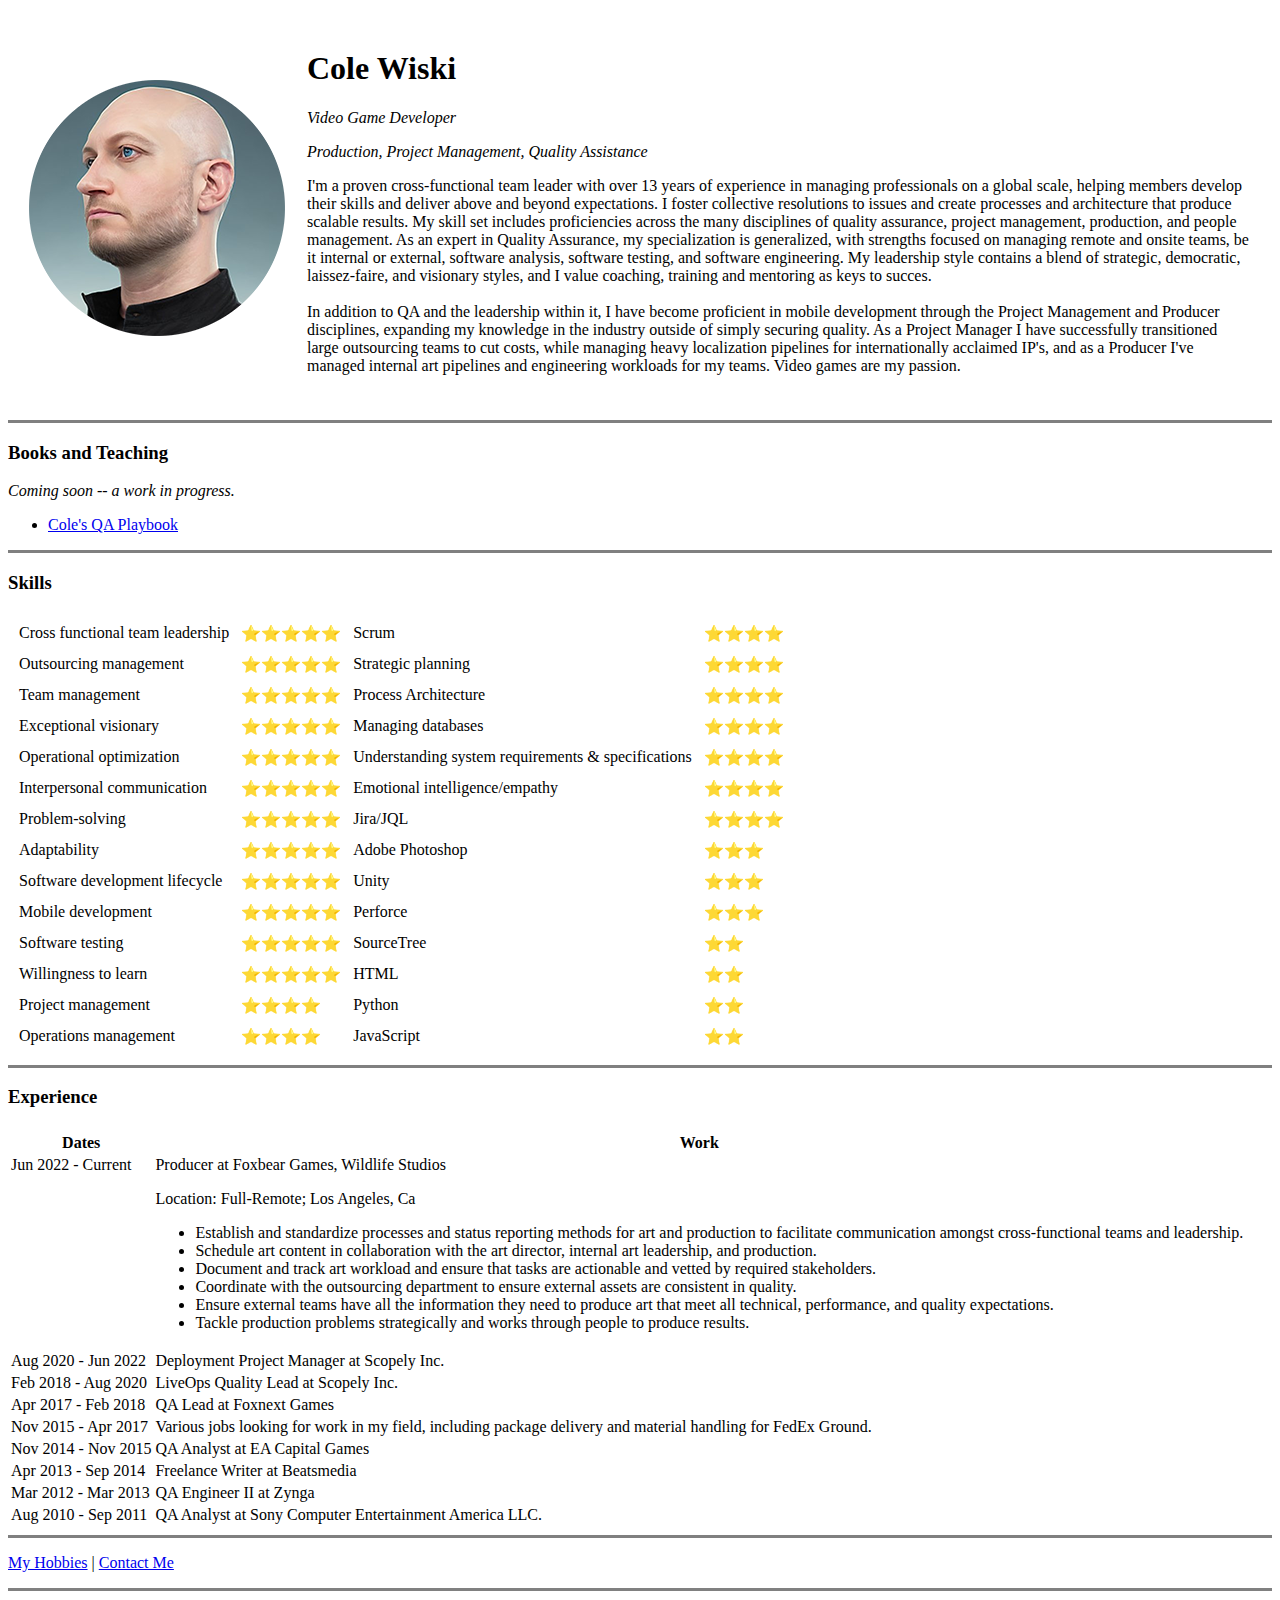
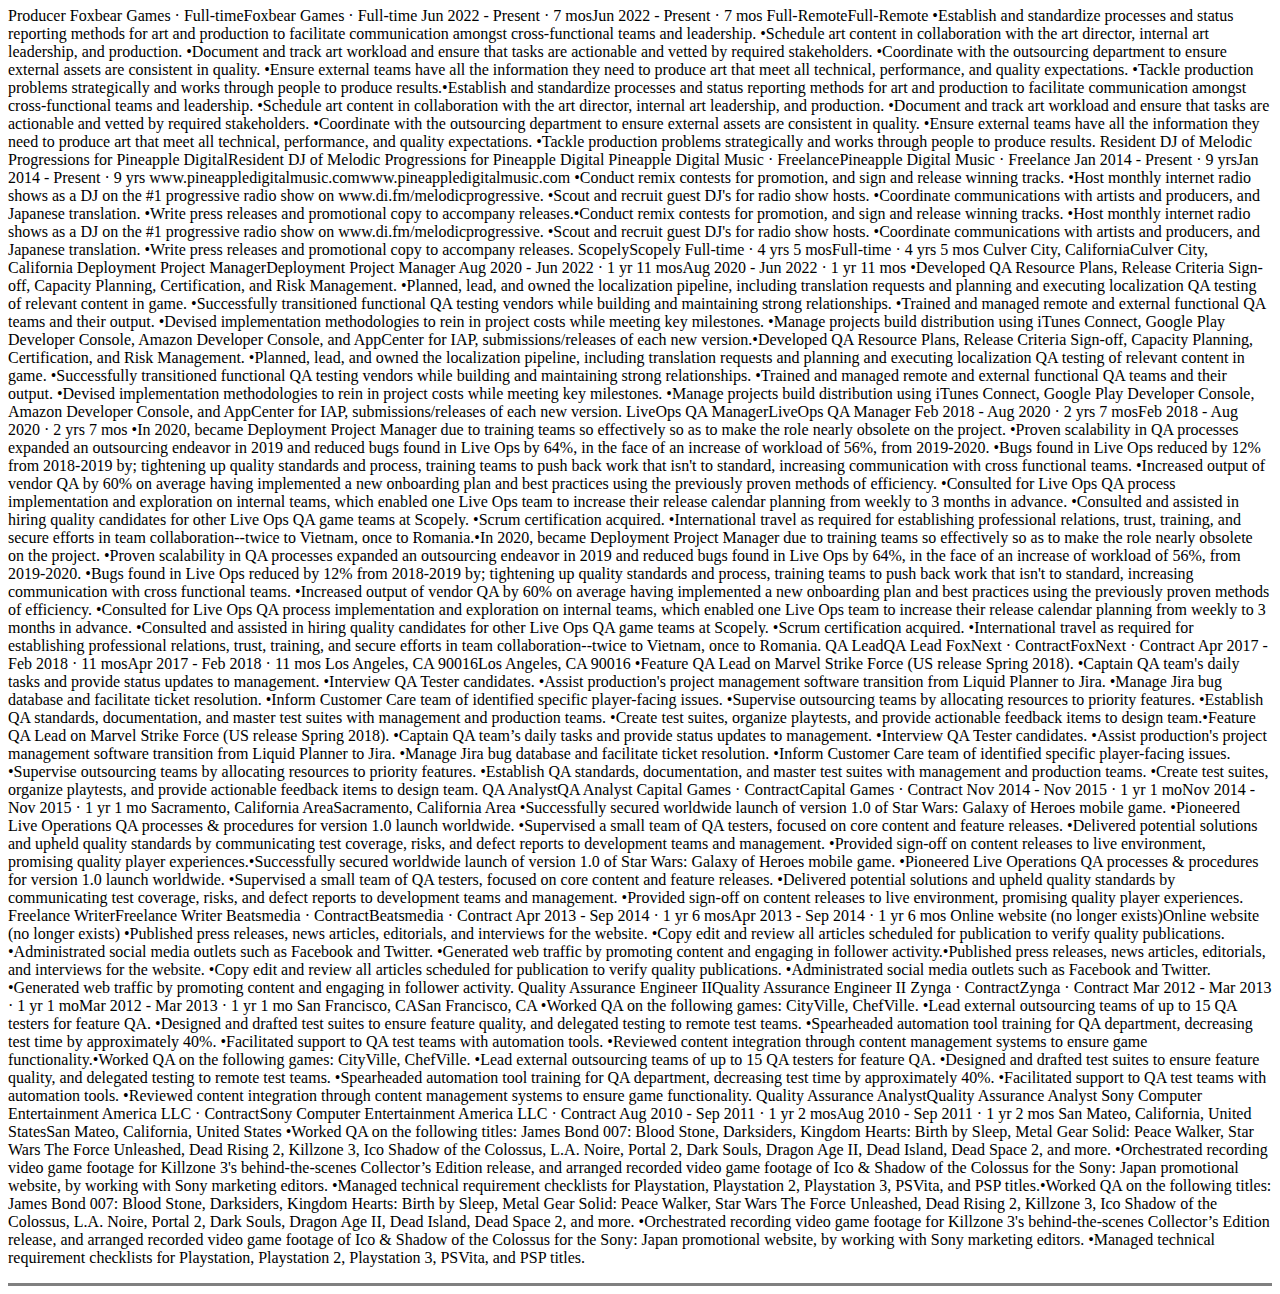
==== index.html @ 014582f7 "Update index.html" ====
<!DOCTYPE html>
<html lang="en">

    <head>        
        <meta charset="UTF-8">
        <meta http-equiv="X-UA-Compatible" content="IE=edge">
        <meta name="viewport" content="width=device-width, initial-scale=1.0">
        <title>Cole Wiski's Personal Site</title>
    </head>
    
    <body>
        <table cellspacing="20">
            <tr>
                <td><img src="images/Cole%20Wiski%20profile%20circle%201%20256.png?raw=true" alt="Cole Profile Picture"></td>
                <td><h1>Cole Wiski</h1>
                <p>
                    <em>Video Game Developer</em>
                </p>
                <p>
                    <em>Production, Project Management, Quality Assistance</em>
                </p>
                <p>
                    I'm a proven cross-functional team leader with over 13 years of experience in managing professionals on a global scale, helping members develop their skills and deliver above and beyond expectations. I foster collective resolutions to issues and create processes and architecture that produce scalable results. My skill set includes proficiencies across the many disciplines of quality assurance, project management, production, and people management. As an expert in Quality Assurance, my specialization is generalized, with strengths focused on managing remote and onsite teams, be it internal or external, software analysis, software testing, and software engineering. My leadership style contains a blend of strategic, democratic, laissez-faire, and visionary styles, and I value coaching, training and mentoring as keys to succes.
                    <br><br>In addition to QA and the leadership within it, I have become proficient in mobile development through the Project Management and Producer disciplines, expanding my knowledge in the industry outside of simply securing quality. As a Project Manager I have successfully transitioned large outsourcing teams to cut costs, while managing heavy localization pipelines for internationally acclaimed IP's, and as a Producer I've managed internal art pipelines and engineering workloads for my teams. Video games are my passion.
                </p>
            </tr>
        </table>

        <hr size="3" noshade>
        
        <!--Books and Teaching-->

        <h3>Books and Teaching</h3>

        <p>
            <em>Coming soon -- a work in progress.</em>
        </p>
        <ul>
            <li><a href="qa-playbook.html">Cole's QA Playbook</a></li>
        </ul>

        <hr size="3" noshade>
        
        <h3>Skills</h3><!--Table of Skills-->

        <table cellspacing="10">
            <tr>
                <td>Cross functional team leadership</td>
                <td>⭐⭐⭐⭐⭐</td>
                <td>Scrum</td>
                <td>⭐⭐⭐⭐</td>
            </tr>
            <tr>
                <td>Outsourcing management</td>
                <td>⭐⭐⭐⭐⭐</td>
                <td>Strategic planning</td>
                <td>⭐⭐⭐⭐</td>
            </tr>
            <tr>
                <td>Team management</td>
                <td>⭐⭐⭐⭐⭐</td>
                <td>Process Architecture</td>
                <td>⭐⭐⭐⭐</td>
            </tr>
            <tr>
                <td>Exceptional visionary</td>
                <td>⭐⭐⭐⭐⭐</td>
                <td>Managing databases</td>
                <td>⭐⭐⭐⭐</td>
            </tr>
            <tr>
                <td>Operational optimization</td>
                <td>⭐⭐⭐⭐⭐</td>
                <td>Understanding system requirements & specifications</td>
                <td>⭐⭐⭐⭐</td>
            </tr>
            <tr>
                <td>Interpersonal communication</td>
                <td>⭐⭐⭐⭐⭐</td>
                <td>Emotional intelligence/empathy</td>
                <td>⭐⭐⭐⭐</td>
            </tr>
            <tr>
                <td>Problem-solving</td>
                <td>⭐⭐⭐⭐⭐</td>
                <td>Jira/JQL</td>
                <td>⭐⭐⭐⭐</td>
            </tr>
            <tr>
                <td>Adaptability</td>
                <td>⭐⭐⭐⭐⭐</td>
                <td>Adobe Photoshop</td>
                <td>⭐⭐⭐</td>
            </tr>
            <tr>
                <td>Software development lifecycle</td>
                <td>⭐⭐⭐⭐⭐</td>
                <td>Unity</td>
                <td>⭐⭐⭐</td>
            </tr>
            <tr>
                <td>Mobile development</td>
                <td>⭐⭐⭐⭐⭐</td>
                <td>Perforce</td>
                <td>⭐⭐⭐</td>
            </tr>
            <tr>
                <td>Software testing</td>
                <td>⭐⭐⭐⭐⭐</td>
                <td>SourceTree</td>
                <td>⭐⭐</td>
            </tr>
            <tr>
                <td>Willingness to learn</td>
                <td>⭐⭐⭐⭐⭐</td>
                <td>HTML</td>
                <td>⭐⭐</td>
            </tr>
            <tr>
                <td>Project management</td>
                <td>⭐⭐⭐⭐</td>
                <td>Python</td>
                <td>⭐⭐</td>
            </tr>
            <tr>
                <td>Operations management</td>
                <td>⭐⭐⭐⭐</td>
                <td>JavaScript</td>
                <td>⭐⭐</td>
            </tr>
        </table>

        <hr size="3" noshade>

        <!--Experience-->

        <h3>Experience</h3>

        <table><!--Table for Experience. Years + Descriptions-->
            <th>
                <tr>
                    <th>Dates</th>
                    <th>Work</th>
                </tr>
            </th>
            <tbody>
                <tr valign="top"><!--Table Header Row-->
                    <td>Jun 2022 - Current</td>
                    <td>Producer at Foxbear Games, Wildlife Studios<br>
                        <p>Location: Full-Remote; Los Angeles, Ca
                            <ul>
                                <li>Establish and standardize processes and status reporting methods for art and production to facilitate communication amongst cross-functional teams and leadership.</li>
                                <li>Schedule art content in collaboration with the art director, internal art leadership, and production.</li>
                                <li>Document and track art workload and ensure that tasks are actionable and vetted by required stakeholders.</li>
                                <li>Coordinate with the outsourcing department to ensure external assets are consistent in quality.</li>
                                <li>Ensure external teams have all the information they need to produce art that meet all technical, performance, and quality expectations.</li>
                                <li>Tackle production problems strategically and works through people to produce results.</li>
                            </ul>
                        </p>
                    </td>
                </tr>
                <tr valign="top">
                    <td>Aug 2020 - Jun 2022</td>
                    <td>Deployment Project Manager at Scopely Inc.</td>
                </tr>
                <tr valign="top">
                    <td>Feb 2018 - Aug 2020</td>
                    <td>LiveOps Quality Lead at Scopely Inc.</td>
                </tr>
                <tr valign="top">
                    <td>Apr 2017 - Feb 2018</td>
                    <td>QA Lead at Foxnext Games</td>
                </tr>
                <tr valign="top">
                    <td>Nov 2015 - Apr 2017</td>
                    <td>Various jobs looking for work in my field, including package delivery and material handling for FedEx Ground.</td>
                </tr>
                <tr valign="top">
                    <td>Nov 2014 - Nov 2015</td>
                    <td>QA Analyst at EA Capital Games</td>
                </tr>
                <tr valign="top">
                    <td>Apr 2013 - Sep 2014</td>
                    <td>Freelance Writer at Beatsmedia</td>
                </tr>
                <tr valign="top">
                    <td>Mar 2012 - Mar 2013</td>
                    <td>QA Engineer II at Zynga</td>
                </tr>
                <tr valign="top">
                    <td>Aug 2010 - Sep 2011</td>
                    <td>QA Analyst at Sony Computer Entertainment America LLC.</td>
                </tr>
            </tbody>
            <tfoot></tfoot>
            
        </table>


        <hr size="3" noshade>

        <!--Hobbies/Contact Me-->

        <p>
            <a href="hobbies.html">My Hobbies</a> | <a href="contact-me.html">Contact Me</a>
        </p>

        <hr size="3" noshade>

        

        <p>
            Producer
            Foxbear Games · Full-timeFoxbear Games · Full-time
            Jun 2022 - Present · 7 mosJun 2022 - Present · 7 mos
            Full-RemoteFull-Remote
            •Establish and standardize processes and status reporting methods for art and production to facilitate communication amongst cross-functional teams and leadership.
            •Schedule art content in collaboration with the art director, internal art leadership, and production.
            •Document and track art workload and ensure that tasks are actionable and vetted by required stakeholders.
            •Coordinate with the outsourcing department to ensure external assets are consistent in quality.
            •Ensure external teams have all the information they need to produce art that meet all technical, performance, and quality expectations.
            •Tackle production problems strategically and works through people to produce results.•Establish and standardize processes and status reporting methods for art and production to facilitate communication amongst cross-functional teams and leadership. •Schedule art content in collaboration with the art director, internal art leadership, and production. •Document and track art workload and ensure that tasks are actionable and vetted by required stakeholders. •Coordinate with the outsourcing department to ensure external assets are consistent in quality. •Ensure external teams have all the information they need to produce art that meet all technical, performance, and quality expectations. •Tackle production problems strategically and works through people to produce results.
                        
            Resident DJ of Melodic Progressions for Pineapple DigitalResident DJ of Melodic Progressions for Pineapple Digital
            Pineapple Digital Music · FreelancePineapple Digital Music · Freelance
            Jan 2014 - Present · 9 yrsJan 2014 - Present · 9 yrs
            www.pineappledigitalmusic.comwww.pineappledigitalmusic.com
            •Conduct remix contests for promotion, and sign and release winning tracks.
            •Host monthly internet radio shows as a DJ on the #1 progressive radio show on www.di.fm/melodicprogressive.
            •Scout and recruit guest DJ's for radio show hosts.
            •Coordinate communications with artists and producers, and Japanese translation.
            •Write press releases and promotional copy to accompany releases.•Conduct remix contests for promotion, and sign and release winning tracks. •Host monthly internet radio shows as a DJ on the #1 progressive radio show on www.di.fm/melodicprogressive. •Scout and recruit guest DJ's for radio show hosts. •Coordinate communications with artists and producers, and Japanese translation. •Write press releases and promotional copy to accompany releases.
                        
            ScopelyScopely
            Full-time · 4 yrs 5 mosFull-time · 4 yrs 5 mos
            Culver City, CaliforniaCulver City, California
            Deployment Project ManagerDeployment Project Manager
            Aug 2020 - Jun 2022 · 1 yr 11 mosAug 2020 - Jun 2022 · 1 yr 11 mos
            •Developed QA Resource Plans, Release Criteria Sign-off, Capacity Planning, Certification, and Risk Management.
            •Planned, lead, and owned the localization pipeline, including translation requests and planning and executing localization QA testing of relevant content in game.
            •Successfully transitioned functional QA testing vendors while building and maintaining strong relationships.
            •Trained and managed remote and external functional QA teams and their output.
            •Devised implementation methodologies to rein in project costs while meeting key milestones.
            •Manage projects build distribution using iTunes Connect, Google Play Developer Console, Amazon Developer Console, and AppCenter for IAP, submissions/releases of each new version.•Developed QA Resource Plans, Release Criteria Sign-off, Capacity Planning, Certification, and Risk Management. •Planned, lead, and owned the localization pipeline, including translation requests and planning and executing localization QA testing of relevant content in game. •Successfully transitioned functional QA testing vendors while building and maintaining strong relationships. •Trained and managed remote and external functional QA teams and their output. •Devised implementation methodologies to rein in project costs while meeting key milestones. •Manage projects build distribution using iTunes Connect, Google Play Developer Console, Amazon Developer Console, and AppCenter for IAP, submissions/releases of each new version.
            
            
            LiveOps QA ManagerLiveOps QA Manager
            Feb 2018 - Aug 2020 · 2 yrs 7 mosFeb 2018 - Aug 2020 · 2 yrs 7 mos
            •In 2020, became Deployment Project Manager due to training teams so effectively so as to make the role nearly obsolete on the project.
            •Proven scalability in QA processes expanded an outsourcing endeavor in 2019 and reduced bugs found in Live Ops by 64%, in the face of an increase of workload of 56%, from 2019-2020.
            •Bugs found in Live Ops reduced by 12% from 2018-2019 by; tightening up quality standards and process, training teams to push back work that isn't to standard, increasing communication with cross functional teams.
            •Increased output of vendor QA by 60% on average having implemented a new onboarding plan and best practices using the previously proven methods of efficiency.
            •Consulted for Live Ops QA process implementation and exploration on internal teams, which enabled one Live Ops team to increase their release calendar planning from weekly to 3 months in advance.
            •Consulted and assisted in hiring quality candidates for other Live Ops QA game teams at Scopely.
            •Scrum certification acquired.
            •International travel as required for establishing professional relations, trust, training, and secure efforts in team collaboration--twice to Vietnam, once to Romania.•In 2020, became Deployment Project Manager due to training teams so effectively so as to make the role nearly obsolete on the project. •Proven scalability in QA processes expanded an outsourcing endeavor in 2019 and reduced bugs found in Live Ops by 64%, in the face of an increase of workload of 56%, from 2019-2020. •Bugs found in Live Ops reduced by 12% from 2018-2019 by; tightening up quality standards and process, training teams to push back work that isn't to standard, increasing communication with cross functional teams. •Increased output of vendor QA by 60% on average having implemented a new onboarding plan and best practices using the previously proven methods of efficiency. •Consulted for Live Ops QA process implementation and exploration on internal teams, which enabled one Live Ops team to increase their release calendar planning from weekly to 3 months in advance. •Consulted and assisted in hiring quality candidates for other Live Ops QA game teams at Scopely. •Scrum certification acquired. •International travel as required for establishing professional relations, trust, training, and secure efforts in team collaboration--twice to Vietnam, once to Romania.
            
            
            QA LeadQA Lead
            FoxNext · ContractFoxNext · Contract
            Apr 2017 - Feb 2018 · 11 mosApr 2017 - Feb 2018 · 11 mos
            Los Angeles, CA 90016Los Angeles, CA 90016
            •Feature QA Lead on Marvel Strike Force (US release Spring 2018).
            •Captain QA team's daily tasks and provide status updates to management.
            •Interview QA Tester candidates.
            •Assist production's project management software transition from Liquid Planner to Jira.
            •Manage Jira bug database and facilitate ticket resolution.
            •Inform Customer Care team of identified specific player-facing issues.
            •Supervise outsourcing teams by allocating resources to priority features.
            •Establish QA standards, documentation, and master test suites with management and production teams.
            •Create test suites, organize playtests, and provide actionable feedback items to design team.•Feature QA Lead on Marvel Strike Force (US release Spring 2018). •Captain QA team’s daily tasks and provide status updates to management. •Interview QA Tester candidates. •Assist production's project management software transition from Liquid Planner to Jira. •Manage Jira bug database and facilitate ticket resolution. •Inform Customer Care team of identified specific player-facing issues. •Supervise outsourcing teams by allocating resources to priority features. •Establish QA standards, documentation, and master test suites with management and production teams. •Create test suites, organize playtests, and provide actionable feedback items to design team.
            
            QA AnalystQA Analyst
            Capital Games · ContractCapital Games · Contract
            Nov 2014 - Nov 2015 · 1 yr 1 moNov 2014 - Nov 2015 · 1 yr 1 mo
            Sacramento, California AreaSacramento, California Area
            •Successfully secured worldwide launch of version 1.0 of Star Wars: Galaxy of Heroes mobile game.
            •Pioneered Live Operations QA processes & procedures for version 1.0 launch worldwide.
            •Supervised a small team of QA testers, focused on core content and feature releases.
            •Delivered potential solutions and upheld quality standards by communicating test coverage, risks, and defect reports to development teams and management.
            •Provided sign-off on content releases to live environment, promising quality player experiences.•Successfully secured worldwide launch of version 1.0 of Star Wars: Galaxy of Heroes mobile game. •Pioneered Live Operations QA processes & procedures for version 1.0 launch worldwide. •Supervised a small team of QA testers, focused on core content and feature releases. •Delivered potential solutions and upheld quality standards by communicating test coverage, risks, and defect reports to development teams and management. •Provided sign-off on content releases to live environment, promising quality player experiences.
            
            
            
            Freelance WriterFreelance Writer
            Beatsmedia · ContractBeatsmedia · Contract
            Apr 2013 - Sep 2014 · 1 yr 6 mosApr 2013 - Sep 2014 · 1 yr 6 mos
            Online website (no longer exists)Online website (no longer exists)
            •Published press releases, news articles, editorials, and interviews for the website.
            •Copy edit and review all articles scheduled for publication to verify quality publications.
            •Administrated social media outlets such as Facebook and Twitter.
            •Generated web traffic by promoting content and engaging in follower activity.•Published press releases, news articles, editorials, and interviews for the website. •Copy edit and review all articles scheduled for publication to verify quality publications. •Administrated social media outlets such as Facebook and Twitter. •Generated web traffic by promoting content and engaging in follower activity.
            
            
            Quality Assurance Engineer IIQuality Assurance Engineer II
            Zynga · ContractZynga · Contract
            Mar 2012 - Mar 2013 · 1 yr 1 moMar 2012 - Mar 2013 · 1 yr 1 mo
            San Francisco, CASan Francisco, CA
            •Worked QA on the following games: CityVille, ChefVille.
            •Lead external outsourcing teams of up to 15 QA testers for feature QA.
            •Designed and drafted test suites to ensure feature quality, and delegated testing to remote test teams.
            •Spearheaded automation tool training for QA department, decreasing test time by approximately 40%.
            •Facilitated support to QA test teams with automation tools.
            •Reviewed content integration through content management systems to ensure game functionality.•Worked QA on the following games: CityVille, ChefVille. •Lead external outsourcing teams of up to 15 QA testers for feature QA. •Designed and drafted test suites to ensure feature quality, and delegated testing to remote test teams. •Spearheaded automation tool training for QA department, decreasing test time by approximately 40%. •Facilitated support to QA test teams with automation tools. •Reviewed content integration through content management systems to ensure game functionality.
            
            Quality Assurance AnalystQuality Assurance Analyst
            Sony Computer Entertainment America LLC · ContractSony Computer Entertainment America LLC · Contract
            Aug 2010 - Sep 2011 · 1 yr 2 mosAug 2010 - Sep 2011 · 1 yr 2 mos
            San Mateo, California, United StatesSan Mateo, California, United States
            •Worked QA on the following titles: James Bond 007: Blood Stone, Darksiders, Kingdom Hearts: Birth by Sleep, Metal Gear Solid: Peace Walker, Star Wars The Force Unleashed, Dead Rising 2, Killzone 3, Ico Shadow of the Colossus, L.A. Noire, Portal 2, Dark Souls, Dragon Age II, Dead Island, Dead Space 2, and more.
            •Orchestrated recording video game footage for Killzone 3's behind-the-scenes Collector’s Edition release, and arranged recorded video game footage of Ico & Shadow of the Colossus for the Sony: Japan promotional website, by working with Sony marketing editors.
            •Managed technical requirement checklists for Playstation, Playstation 2, Playstation 3, PSVita, and PSP titles.•Worked QA on the following titles: James Bond 007: Blood Stone, Darksiders, Kingdom Hearts: Birth by Sleep, Metal Gear Solid: Peace Walker, Star Wars The Force Unleashed, Dead Rising 2, Killzone 3, Ico Shadow of the Colossus, L.A. Noire, Portal 2, Dark Souls, Dragon Age II, Dead Island, Dead Space 2, and more. •Orchestrated recording video game footage for Killzone 3's behind-the-scenes Collector’s Edition release, and arranged recorded video game footage of Ico & Shadow of the Colossus for the Sony: Japan promotional website, by working with Sony marketing editors. •Managed technical requirement checklists for Playstation, Playstation 2, Playstation 3, PSVita, and PSP titles.
        </p>
        
        <hr size="3" noshade>
        
    </body>


</html>
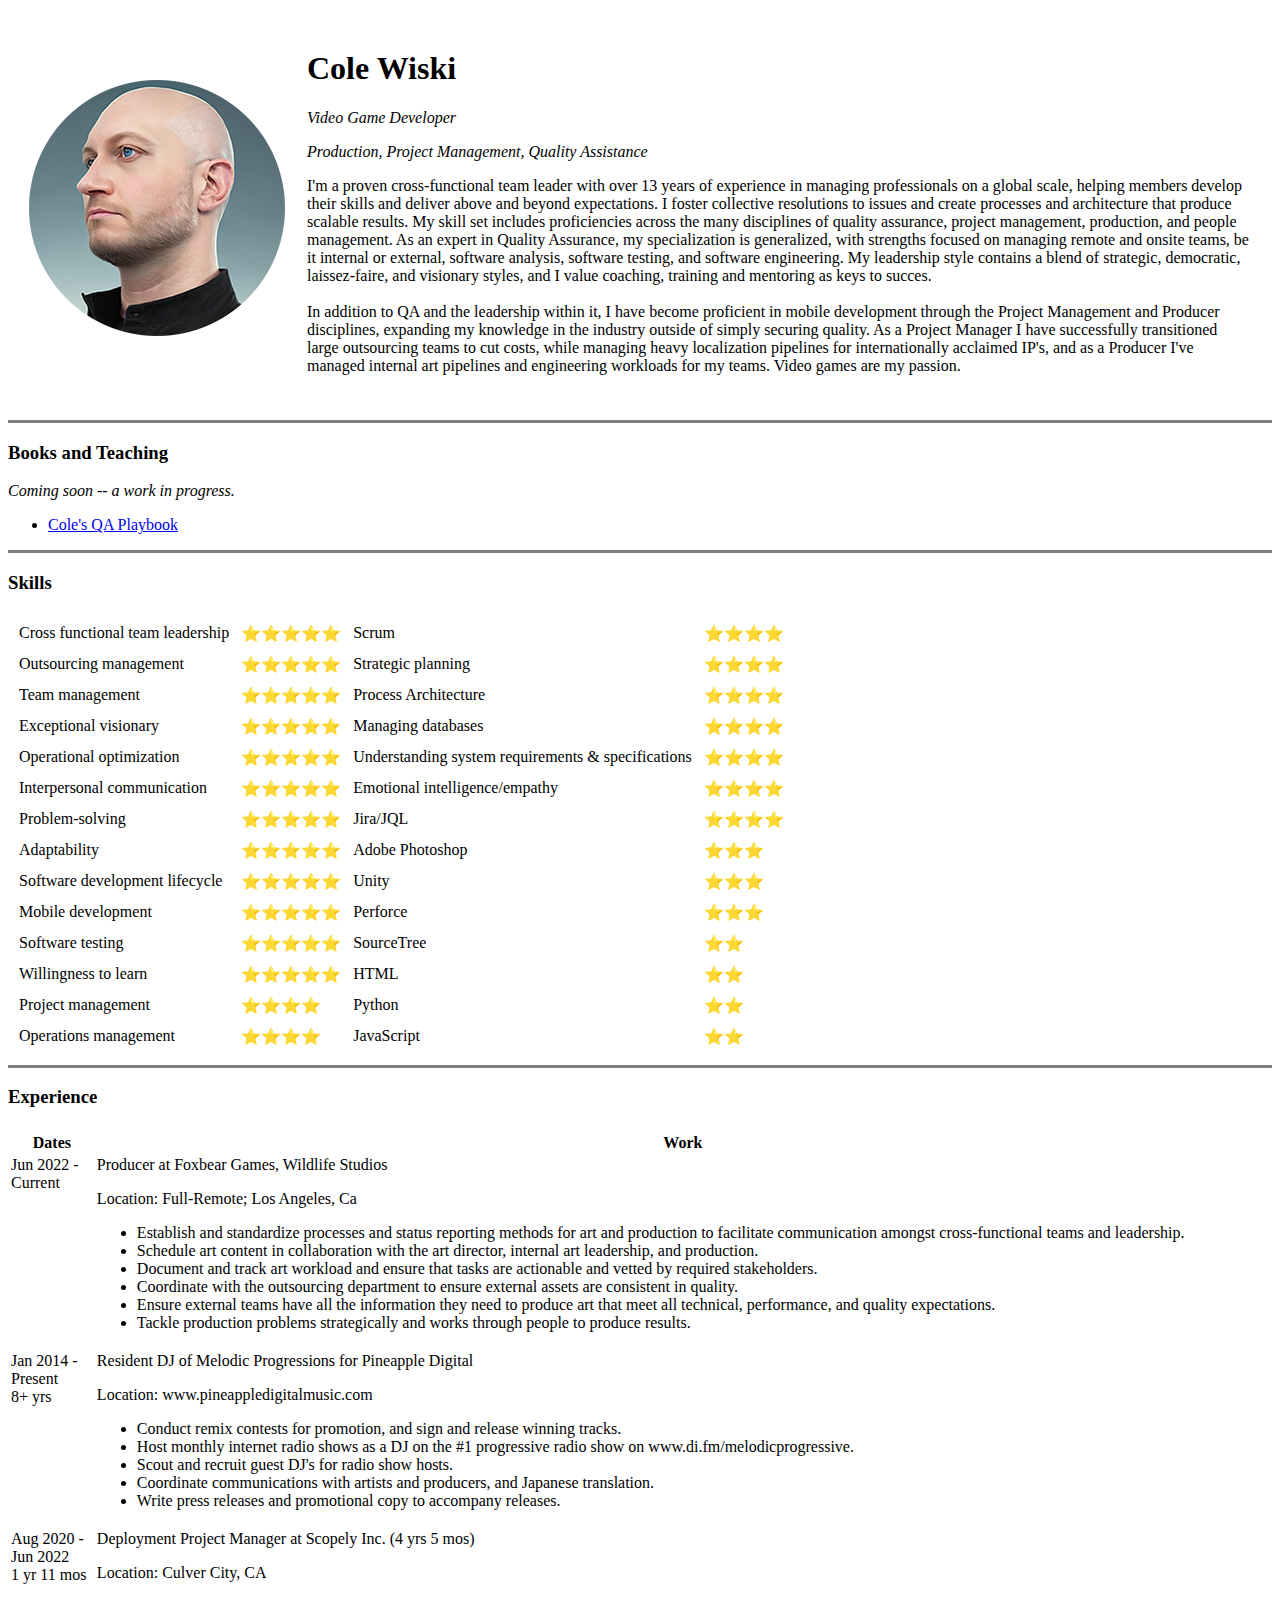
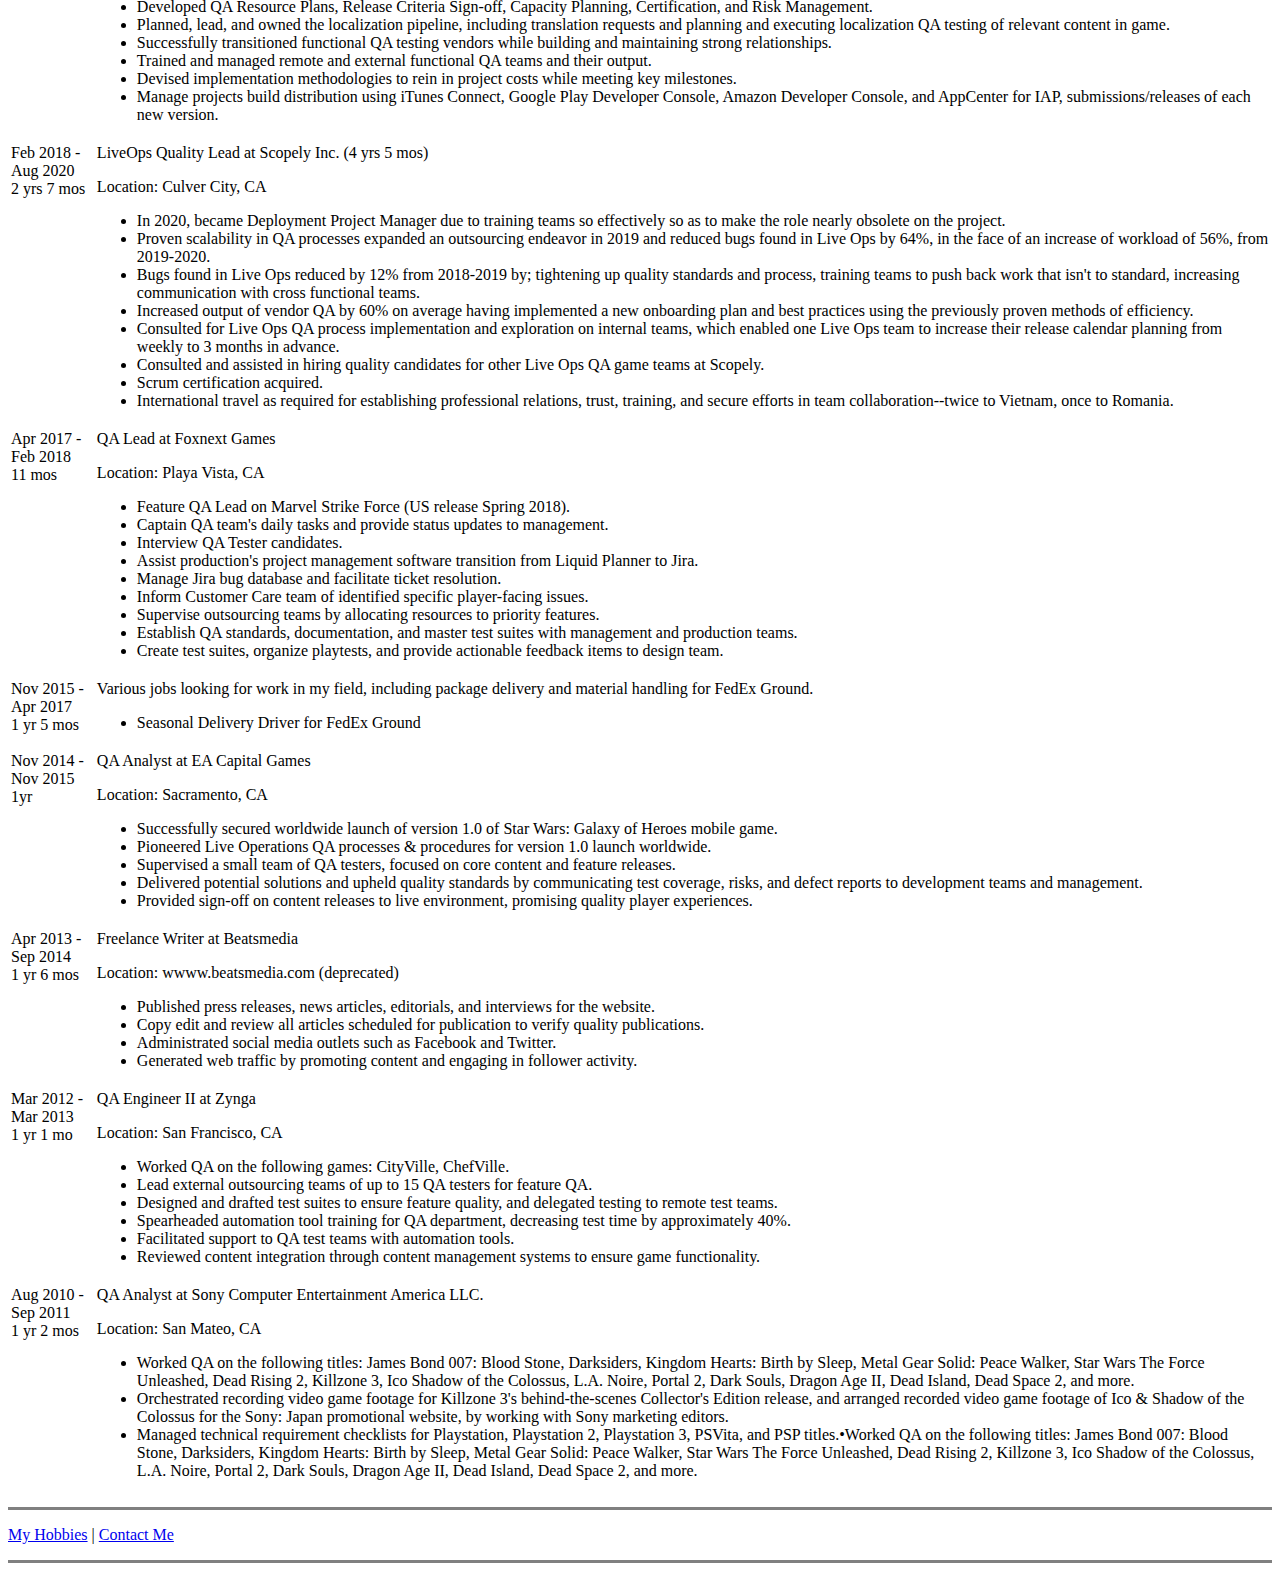
==== commit c5b5e4f4: "Update index.html" ====
--- a/index.html
+++ b/index.html
@@ -160,36 +160,133 @@
                     </td>
                 </tr>
                 <tr valign="top">
-                    <td>Aug 2020 - Jun 2022</td>
-                    <td>Deployment Project Manager at Scopely Inc.</td>
-                </tr>
-                <tr valign="top">
-                    <td>Feb 2018 - Aug 2020</td>
-                    <td>LiveOps Quality Lead at Scopely Inc.</td>
-                </tr>
-                <tr valign="top">
-                    <td>Apr 2017 - Feb 2018</td>
-                    <td>QA Lead at Foxnext Games</td>
-                </tr>
-                <tr valign="top">
-                    <td>Nov 2015 - Apr 2017</td>
-                    <td>Various jobs looking for work in my field, including package delivery and material handling for FedEx Ground.</td>
-                </tr>
-                <tr valign="top">
-                    <td>Nov 2014 - Nov 2015</td>
-                    <td>QA Analyst at EA Capital Games</td>
-                </tr>
-                <tr valign="top">
-                    <td>Apr 2013 - Sep 2014</td>
-                    <td>Freelance Writer at Beatsmedia</td>
-                </tr>
-                <tr valign="top">
-                    <td>Mar 2012 - Mar 2013</td>
-                    <td>QA Engineer II at Zynga</td>
-                </tr>
-                <tr valign="top">
-                    <td>Aug 2010 - Sep 2011</td>
-                    <td>QA Analyst at Sony Computer Entertainment America LLC.</td>
+                    <td>Jan 2014 - Present<br>8+ yrs</td>
+                    <td>Resident DJ of Melodic Progressions for Pineapple Digital
+                        <p>Location: www.pineappledigitalmusic.com
+                            <ul>
+                                <li>Conduct remix contests for promotion, and sign and release winning tracks.</li>
+                                <li>Host monthly internet radio shows as a DJ on the #1 progressive radio show on www.di.fm/melodicprogressive.</li>
+                                <li>Scout and recruit guest DJ's for radio show hosts.</li>
+                                <li>Coordinate communications with artists and producers, and Japanese translation.</li>
+                                <li>Write press releases and promotional copy to accompany releases.</li>
+                            </ul>
+                        </p>
+                    </td>
+                </tr>
+                <tr valign="top">
+                    <td>Aug 2020 - Jun 2022<br>1 yr 11 mos</td>
+                    <td>Deployment Project Manager at Scopely Inc. (4 yrs 5 mos)<br>
+                        <p>Location: Culver City, CA
+                            <ul>
+                                <li>Developed QA Resource Plans, Release Criteria Sign-off, Capacity Planning, Certification, and Risk Management.</li>
+                                <li>Planned, lead, and owned the localization pipeline, including translation requests and planning and executing localization QA testing of relevant content in game.</li>
+                                <li>Successfully transitioned functional QA testing vendors while building and maintaining strong relationships.</li>
+                                <li>Trained and managed remote and external functional QA teams and their output.</li>
+                                <li>Devised implementation methodologies to rein in project costs while meeting key milestones.</li>
+                                <li>Manage projects build distribution using iTunes Connect, Google Play Developer Console, Amazon Developer Console, and AppCenter for IAP, submissions/releases of each new version.</li>
+                            </ul>
+                        </p>
+                    </td>
+                </tr>
+                <tr valign="top">
+                    <td>Feb 2018 - Aug 2020<br>2 yrs 7 mos</td>
+                    <td>LiveOps Quality Lead at Scopely Inc. (4 yrs 5 mos)<br>
+                        <p>Location: Culver City, CA
+                            <ul>
+                                <li>In 2020, became Deployment Project Manager due to training teams so effectively so as to make the role nearly obsolete on the project.</li>
+                                <li>Proven scalability in QA processes expanded an outsourcing endeavor in 2019 and reduced bugs found in Live Ops by 64%, in the face of an increase of workload of 56%, from 2019-2020.</li>
+                                <li>Bugs found in Live Ops reduced by 12% from 2018-2019 by; tightening up quality standards and process, training teams to push back work that isn't to standard, increasing communication with cross functional teams.</li>
+                                <li>Increased output of vendor QA by 60% on average having implemented a new onboarding plan and best practices using the previously proven methods of efficiency.</li>
+                                <li>Consulted for Live Ops QA process implementation and exploration on internal teams, which enabled one Live Ops team to increase their release calendar planning from weekly to 3 months in advance.</li>
+                                <li>Consulted and assisted in hiring quality candidates for other Live Ops QA game teams at Scopely.</li>
+                                <li>Scrum certification acquired.</li>
+                                <li>International travel as required for establishing professional relations, trust, training, and secure efforts in team collaboration--twice to Vietnam, once to Romania.</li>
+                            </ul>
+                        </p>
+                    </td>
+                </tr>
+                <tr valign="top">
+                    <td>Apr 2017 - Feb 2018<br>11 mos</td>
+                    <td>QA Lead at Foxnext Games<br>
+                        <p>Location: Playa Vista, CA
+                            <ul>
+                                <li>Feature QA Lead on Marvel Strike Force (US release Spring 2018).</li>
+                                <li>Captain QA team's daily tasks and provide status updates to management.</li>
+                                <li>Interview QA Tester candidates.</li>
+                                <li>Assist production's project management software transition from Liquid Planner to Jira.</li>
+                                <li>Manage Jira bug database and facilitate ticket resolution.</li>
+                                <li>Inform Customer Care team of identified specific player-facing issues.</li>
+                                <li>Supervise outsourcing teams by allocating resources to priority features.</li>
+                                <li>Establish QA standards, documentation, and master test suites with management and production teams.</li>
+                                <li>Create test suites, organize playtests, and provide actionable feedback items to design team.</li>
+                            </ul>
+                        </p>
+                    </td>
+                </tr>
+                <tr valign="top">
+                    <td>Nov 2015 - Apr 2017<br>1 yr 5 mos</td>
+                    <td>Various jobs looking for work in my field, including package delivery and material handling for FedEx Ground.
+                        <p>
+                            <ul>
+                                <li>Seasonal Delivery Driver for FedEx Ground</li>
+                            </ul>
+                        </p>
+                    </td>
+                </tr>
+                <tr valign="top">
+                    <td>Nov 2014 - Nov 2015<br> 1yr</td>
+                    <td>QA Analyst at EA Capital Games<br>
+                        <p>Location: Sacramento, CA
+                            <ul>
+                                <li>Successfully secured worldwide launch of version 1.0 of Star Wars: Galaxy of Heroes mobile game.</li>
+                                <li>Pioneered Live Operations QA processes & procedures for version 1.0 launch worldwide.</li>
+                                <li>Supervised a small team of QA testers, focused on core content and feature releases.</li>
+                                <li>Delivered potential solutions and upheld quality standards by communicating test coverage, risks, and defect reports to development teams and management.</li>
+                                <li>Provided sign-off on content releases to live environment, promising quality player experiences.</li>
+                            </ul>
+                        </p>
+                    </td>
+                </tr>
+                <tr valign="top">
+                    <td>Apr 2013 - Sep 2014<br>1 yr 6 mos</td>
+                    <td>Freelance Writer at Beatsmedia<br>
+                        <p>Location: wwww.beatsmedia.com (deprecated)
+                            <ul>
+                                <li>Published press releases, news articles, editorials, and interviews for the website.</li>
+                                <li>Copy edit and review all articles scheduled for publication to verify quality publications.</li>
+                                <li>Administrated social media outlets such as Facebook and Twitter.</li>
+                                <li>Generated web traffic by promoting content and engaging in follower activity.</li>
+                            </ul>
+                        </p>
+                    </td>
+                </tr>
+                <tr valign="top">
+                    <td>Mar 2012 - Mar 2013<br>1 yr 1 mo</td>
+                    <td>QA Engineer II at Zynga<br>
+                        <p>Location: San Francisco, CA
+                            <ul>
+                                <li>Worked QA on the following games: CityVille, ChefVille.</li>
+                                <li>Lead external outsourcing teams of up to 15 QA testers for feature QA.</li>
+                                <li>Designed and drafted test suites to ensure feature quality, and delegated testing to remote test teams.</li>
+                                <li>Spearheaded automation tool training for QA department, decreasing test time by approximately 40%.</li>
+                                <li>Facilitated support to QA test teams with automation tools.</li>
+                                <li>Reviewed content integration through content management systems to ensure game functionality.</li>
+                            </ul>
+                        </p>
+                    </td>
+                </tr>
+                <tr valign="top">
+                    <td>Aug 2010 - Sep 2011<br>1 yr 2 mos</td>
+                    <td>QA Analyst at Sony Computer Entertainment America LLC.<br>
+                        <p>Location: San Mateo, CA
+                            <ul>
+                                <li>Worked QA on the following titles: James Bond 007: Blood Stone, Darksiders, Kingdom Hearts: Birth by Sleep, Metal Gear Solid: Peace Walker, Star Wars The Force Unleashed, Dead Rising 2, Killzone 3, Ico Shadow of the Colossus, L.A. Noire, Portal 2, Dark Souls, Dragon Age II, Dead Island, Dead Space 2, and more.</li>
+                                <li>Orchestrated recording video game footage for Killzone 3's behind-the-scenes Collector's Edition release, and arranged recorded video game footage of Ico & Shadow of the Colossus for the Sony: Japan promotional website, by working with Sony marketing editors.</li>
+                                <li>Managed technical requirement checklists for Playstation, Playstation 2, Playstation 3, PSVita, and PSP titles.•Worked QA on the following titles: James Bond 007: Blood Stone, Darksiders, Kingdom Hearts: Birth by Sleep, Metal Gear Solid: Peace Walker, Star Wars The Force Unleashed, Dead Rising 2, Killzone 3, Ico Shadow of the Colossus, L.A. Noire, Portal 2, Dark Souls, Dragon Age II, Dead Island, Dead Space 2, and more.</li>
+                            </ul>
+                        </p>
+
+                    </td>
                 </tr>
             </tbody>
             <tfoot></tfoot>
@@ -204,113 +301,6 @@
         <p>
             <a href="hobbies.html">My Hobbies</a> | <a href="contact-me.html">Contact Me</a>
         </p>
-
-        <hr size="3" noshade>
-
-        
-
-        <p>
-            Producer
-            Foxbear Games · Full-timeFoxbear Games · Full-time
-            Jun 2022 - Present · 7 mosJun 2022 - Present · 7 mos
-            Full-RemoteFull-Remote
-            •Establish and standardize processes and status reporting methods for art and production to facilitate communication amongst cross-functional teams and leadership.
-            •Schedule art content in collaboration with the art director, internal art leadership, and production.
-            •Document and track art workload and ensure that tasks are actionable and vetted by required stakeholders.
-            •Coordinate with the outsourcing department to ensure external assets are consistent in quality.
-            •Ensure external teams have all the information they need to produce art that meet all technical, performance, and quality expectations.
-            •Tackle production problems strategically and works through people to produce results.•Establish and standardize processes and status reporting methods for art and production to facilitate communication amongst cross-functional teams and leadership. •Schedule art content in collaboration with the art director, internal art leadership, and production. •Document and track art workload and ensure that tasks are actionable and vetted by required stakeholders. •Coordinate with the outsourcing department to ensure external assets are consistent in quality. •Ensure external teams have all the information they need to produce art that meet all technical, performance, and quality expectations. •Tackle production problems strategically and works through people to produce results.
-                        
-            Resident DJ of Melodic Progressions for Pineapple DigitalResident DJ of Melodic Progressions for Pineapple Digital
-            Pineapple Digital Music · FreelancePineapple Digital Music · Freelance
-            Jan 2014 - Present · 9 yrsJan 2014 - Present · 9 yrs
-            www.pineappledigitalmusic.comwww.pineappledigitalmusic.com
-            •Conduct remix contests for promotion, and sign and release winning tracks.
-            •Host monthly internet radio shows as a DJ on the #1 progressive radio show on www.di.fm/melodicprogressive.
-            •Scout and recruit guest DJ's for radio show hosts.
-            •Coordinate communications with artists and producers, and Japanese translation.
-            •Write press releases and promotional copy to accompany releases.•Conduct remix contests for promotion, and sign and release winning tracks. •Host monthly internet radio shows as a DJ on the #1 progressive radio show on www.di.fm/melodicprogressive. •Scout and recruit guest DJ's for radio show hosts. •Coordinate communications with artists and producers, and Japanese translation. •Write press releases and promotional copy to accompany releases.
-                        
-            ScopelyScopely
-            Full-time · 4 yrs 5 mosFull-time · 4 yrs 5 mos
-            Culver City, CaliforniaCulver City, California
-            Deployment Project ManagerDeployment Project Manager
-            Aug 2020 - Jun 2022 · 1 yr 11 mosAug 2020 - Jun 2022 · 1 yr 11 mos
-            •Developed QA Resource Plans, Release Criteria Sign-off, Capacity Planning, Certification, and Risk Management.
-            •Planned, lead, and owned the localization pipeline, including translation requests and planning and executing localization QA testing of relevant content in game.
-            •Successfully transitioned functional QA testing vendors while building and maintaining strong relationships.
-            •Trained and managed remote and external functional QA teams and their output.
-            •Devised implementation methodologies to rein in project costs while meeting key milestones.
-            •Manage projects build distribution using iTunes Connect, Google Play Developer Console, Amazon Developer Console, and AppCenter for IAP, submissions/releases of each new version.•Developed QA Resource Plans, Release Criteria Sign-off, Capacity Planning, Certification, and Risk Management. •Planned, lead, and owned the localization pipeline, including translation requests and planning and executing localization QA testing of relevant content in game. •Successfully transitioned functional QA testing vendors while building and maintaining strong relationships. •Trained and managed remote and external functional QA teams and their output. •Devised implementation methodologies to rein in project costs while meeting key milestones. •Manage projects build distribution using iTunes Connect, Google Play Developer Console, Amazon Developer Console, and AppCenter for IAP, submissions/releases of each new version.
-            
-            
-            LiveOps QA ManagerLiveOps QA Manager
-            Feb 2018 - Aug 2020 · 2 yrs 7 mosFeb 2018 - Aug 2020 · 2 yrs 7 mos
-            •In 2020, became Deployment Project Manager due to training teams so effectively so as to make the role nearly obsolete on the project.
-            •Proven scalability in QA processes expanded an outsourcing endeavor in 2019 and reduced bugs found in Live Ops by 64%, in the face of an increase of workload of 56%, from 2019-2020.
-            •Bugs found in Live Ops reduced by 12% from 2018-2019 by; tightening up quality standards and process, training teams to push back work that isn't to standard, increasing communication with cross functional teams.
-            •Increased output of vendor QA by 60% on average having implemented a new onboarding plan and best practices using the previously proven methods of efficiency.
-            •Consulted for Live Ops QA process implementation and exploration on internal teams, which enabled one Live Ops team to increase their release calendar planning from weekly to 3 months in advance.
-            •Consulted and assisted in hiring quality candidates for other Live Ops QA game teams at Scopely.
-            •Scrum certification acquired.
-            •International travel as required for establishing professional relations, trust, training, and secure efforts in team collaboration--twice to Vietnam, once to Romania.•In 2020, became Deployment Project Manager due to training teams so effectively so as to make the role nearly obsolete on the project. •Proven scalability in QA processes expanded an outsourcing endeavor in 2019 and reduced bugs found in Live Ops by 64%, in the face of an increase of workload of 56%, from 2019-2020. •Bugs found in Live Ops reduced by 12% from 2018-2019 by; tightening up quality standards and process, training teams to push back work that isn't to standard, increasing communication with cross functional teams. •Increased output of vendor QA by 60% on average having implemented a new onboarding plan and best practices using the previously proven methods of efficiency. •Consulted for Live Ops QA process implementation and exploration on internal teams, which enabled one Live Ops team to increase their release calendar planning from weekly to 3 months in advance. •Consulted and assisted in hiring quality candidates for other Live Ops QA game teams at Scopely. •Scrum certification acquired. •International travel as required for establishing professional relations, trust, training, and secure efforts in team collaboration--twice to Vietnam, once to Romania.
-            
-            
-            QA LeadQA Lead
-            FoxNext · ContractFoxNext · Contract
-            Apr 2017 - Feb 2018 · 11 mosApr 2017 - Feb 2018 · 11 mos
-            Los Angeles, CA 90016Los Angeles, CA 90016
-            •Feature QA Lead on Marvel Strike Force (US release Spring 2018).
-            •Captain QA team's daily tasks and provide status updates to management.
-            •Interview QA Tester candidates.
-            •Assist production's project management software transition from Liquid Planner to Jira.
-            •Manage Jira bug database and facilitate ticket resolution.
-            •Inform Customer Care team of identified specific player-facing issues.
-            •Supervise outsourcing teams by allocating resources to priority features.
-            •Establish QA standards, documentation, and master test suites with management and production teams.
-            •Create test suites, organize playtests, and provide actionable feedback items to design team.•Feature QA Lead on Marvel Strike Force (US release Spring 2018). •Captain QA team’s daily tasks and provide status updates to management. •Interview QA Tester candidates. •Assist production's project management software transition from Liquid Planner to Jira. •Manage Jira bug database and facilitate ticket resolution. •Inform Customer Care team of identified specific player-facing issues. •Supervise outsourcing teams by allocating resources to priority features. •Establish QA standards, documentation, and master test suites with management and production teams. •Create test suites, organize playtests, and provide actionable feedback items to design team.
-            
-            QA AnalystQA Analyst
-            Capital Games · ContractCapital Games · Contract
-            Nov 2014 - Nov 2015 · 1 yr 1 moNov 2014 - Nov 2015 · 1 yr 1 mo
-            Sacramento, California AreaSacramento, California Area
-            •Successfully secured worldwide launch of version 1.0 of Star Wars: Galaxy of Heroes mobile game.
-            •Pioneered Live Operations QA processes & procedures for version 1.0 launch worldwide.
-            •Supervised a small team of QA testers, focused on core content and feature releases.
-            •Delivered potential solutions and upheld quality standards by communicating test coverage, risks, and defect reports to development teams and management.
-            •Provided sign-off on content releases to live environment, promising quality player experiences.•Successfully secured worldwide launch of version 1.0 of Star Wars: Galaxy of Heroes mobile game. •Pioneered Live Operations QA processes & procedures for version 1.0 launch worldwide. •Supervised a small team of QA testers, focused on core content and feature releases. •Delivered potential solutions and upheld quality standards by communicating test coverage, risks, and defect reports to development teams and management. •Provided sign-off on content releases to live environment, promising quality player experiences.
-            
-            
-            
-            Freelance WriterFreelance Writer
-            Beatsmedia · ContractBeatsmedia · Contract
-            Apr 2013 - Sep 2014 · 1 yr 6 mosApr 2013 - Sep 2014 · 1 yr 6 mos
-            Online website (no longer exists)Online website (no longer exists)
-            •Published press releases, news articles, editorials, and interviews for the website.
-            •Copy edit and review all articles scheduled for publication to verify quality publications.
-            •Administrated social media outlets such as Facebook and Twitter.
-            •Generated web traffic by promoting content and engaging in follower activity.•Published press releases, news articles, editorials, and interviews for the website. •Copy edit and review all articles scheduled for publication to verify quality publications. •Administrated social media outlets such as Facebook and Twitter. •Generated web traffic by promoting content and engaging in follower activity.
-            
-            
-            Quality Assurance Engineer IIQuality Assurance Engineer II
-            Zynga · ContractZynga · Contract
-            Mar 2012 - Mar 2013 · 1 yr 1 moMar 2012 - Mar 2013 · 1 yr 1 mo
-            San Francisco, CASan Francisco, CA
-            •Worked QA on the following games: CityVille, ChefVille.
-            •Lead external outsourcing teams of up to 15 QA testers for feature QA.
-            •Designed and drafted test suites to ensure feature quality, and delegated testing to remote test teams.
-            •Spearheaded automation tool training for QA department, decreasing test time by approximately 40%.
-            •Facilitated support to QA test teams with automation tools.
-            •Reviewed content integration through content management systems to ensure game functionality.•Worked QA on the following games: CityVille, ChefVille. •Lead external outsourcing teams of up to 15 QA testers for feature QA. •Designed and drafted test suites to ensure feature quality, and delegated testing to remote test teams. •Spearheaded automation tool training for QA department, decreasing test time by approximately 40%. •Facilitated support to QA test teams with automation tools. •Reviewed content integration through content management systems to ensure game functionality.
-            
-            Quality Assurance AnalystQuality Assurance Analyst
-            Sony Computer Entertainment America LLC · ContractSony Computer Entertainment America LLC · Contract
-            Aug 2010 - Sep 2011 · 1 yr 2 mosAug 2010 - Sep 2011 · 1 yr 2 mos
-            San Mateo, California, United StatesSan Mateo, California, United States
-            •Worked QA on the following titles: James Bond 007: Blood Stone, Darksiders, Kingdom Hearts: Birth by Sleep, Metal Gear Solid: Peace Walker, Star Wars The Force Unleashed, Dead Rising 2, Killzone 3, Ico Shadow of the Colossus, L.A. Noire, Portal 2, Dark Souls, Dragon Age II, Dead Island, Dead Space 2, and more.
-            •Orchestrated recording video game footage for Killzone 3's behind-the-scenes Collector’s Edition release, and arranged recorded video game footage of Ico & Shadow of the Colossus for the Sony: Japan promotional website, by working with Sony marketing editors.
-            •Managed technical requirement checklists for Playstation, Playstation 2, Playstation 3, PSVita, and PSP titles.•Worked QA on the following titles: James Bond 007: Blood Stone, Darksiders, Kingdom Hearts: Birth by Sleep, Metal Gear Solid: Peace Walker, Star Wars The Force Unleashed, Dead Rising 2, Killzone 3, Ico Shadow of the Colossus, L.A. Noire, Portal 2, Dark Souls, Dragon Age II, Dead Island, Dead Space 2, and more. •Orchestrated recording video game footage for Killzone 3's behind-the-scenes Collector’s Edition release, and arranged recorded video game footage of Ico & Shadow of the Colossus for the Sony: Japan promotional website, by working with Sony marketing editors. •Managed technical requirement checklists for Playstation, Playstation 2, Playstation 3, PSVita, and PSP titles.
-        </p>
         
         <hr size="3" noshade>
         
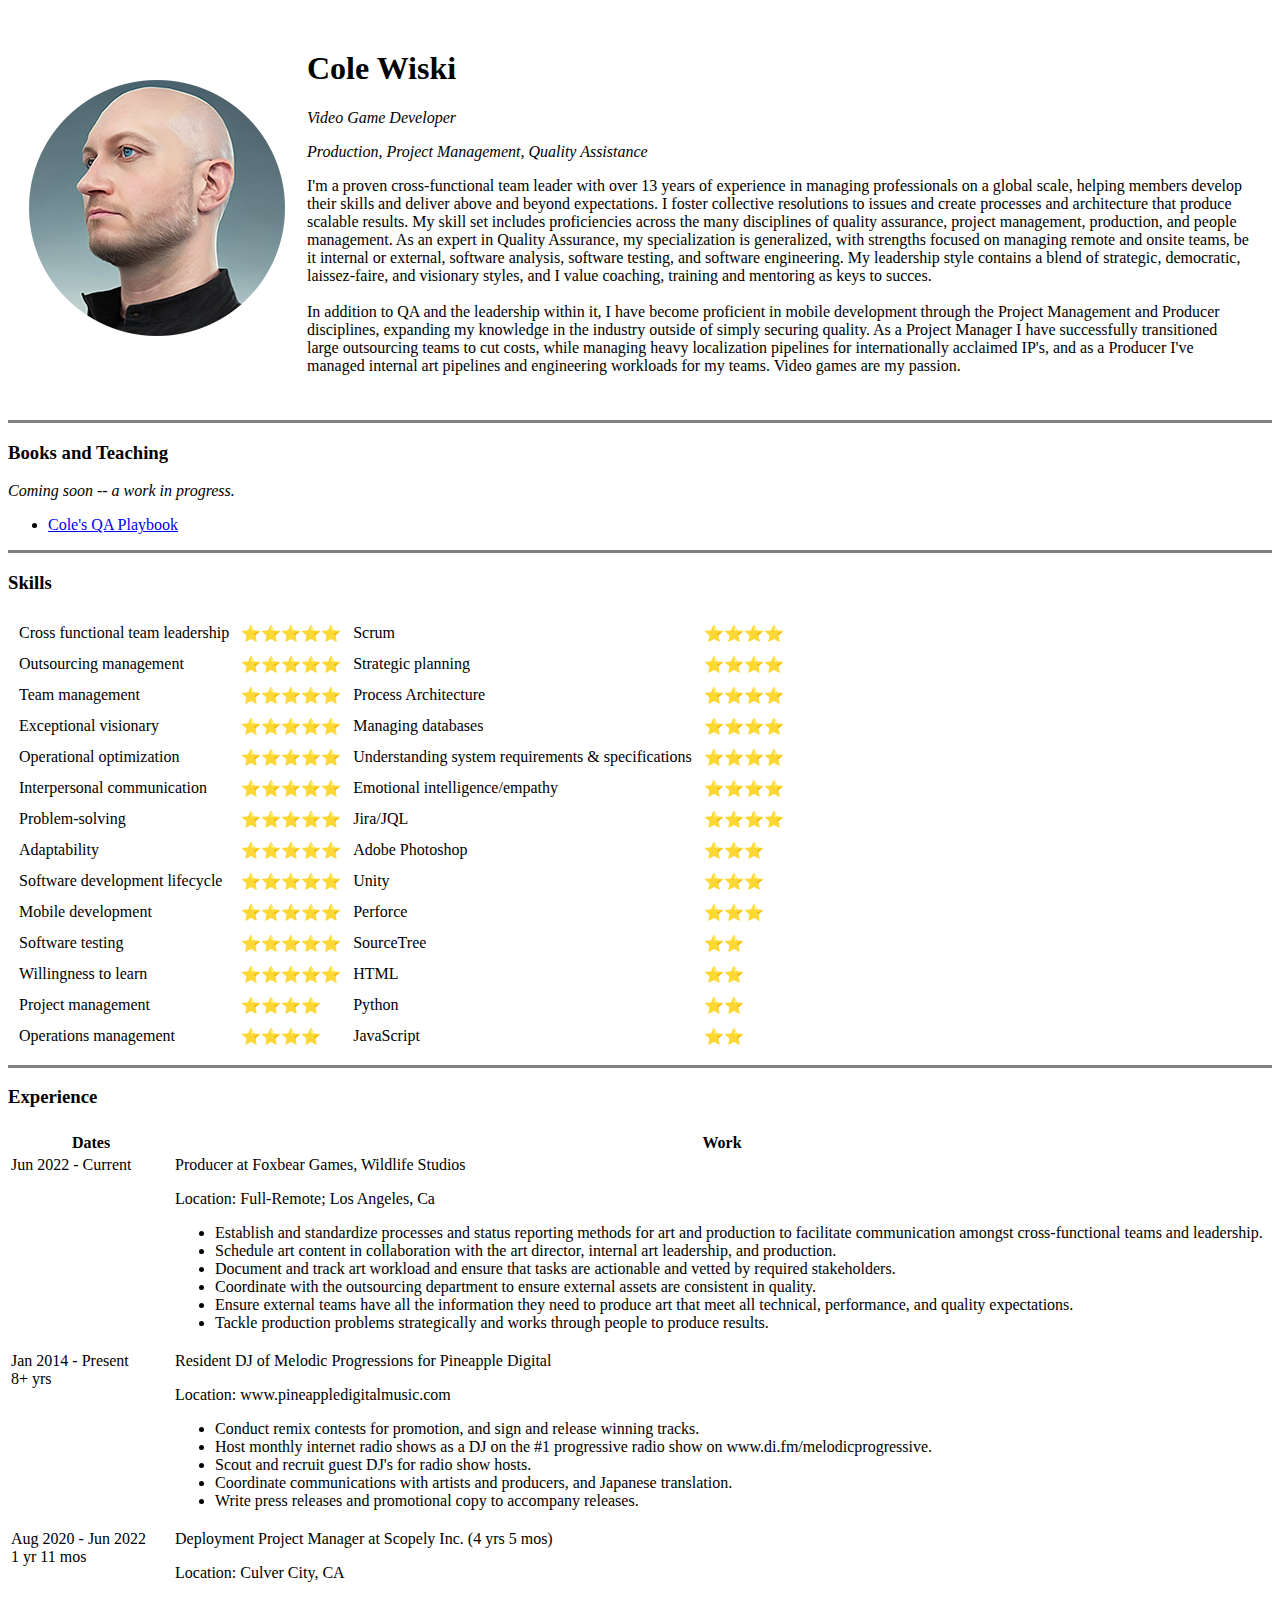
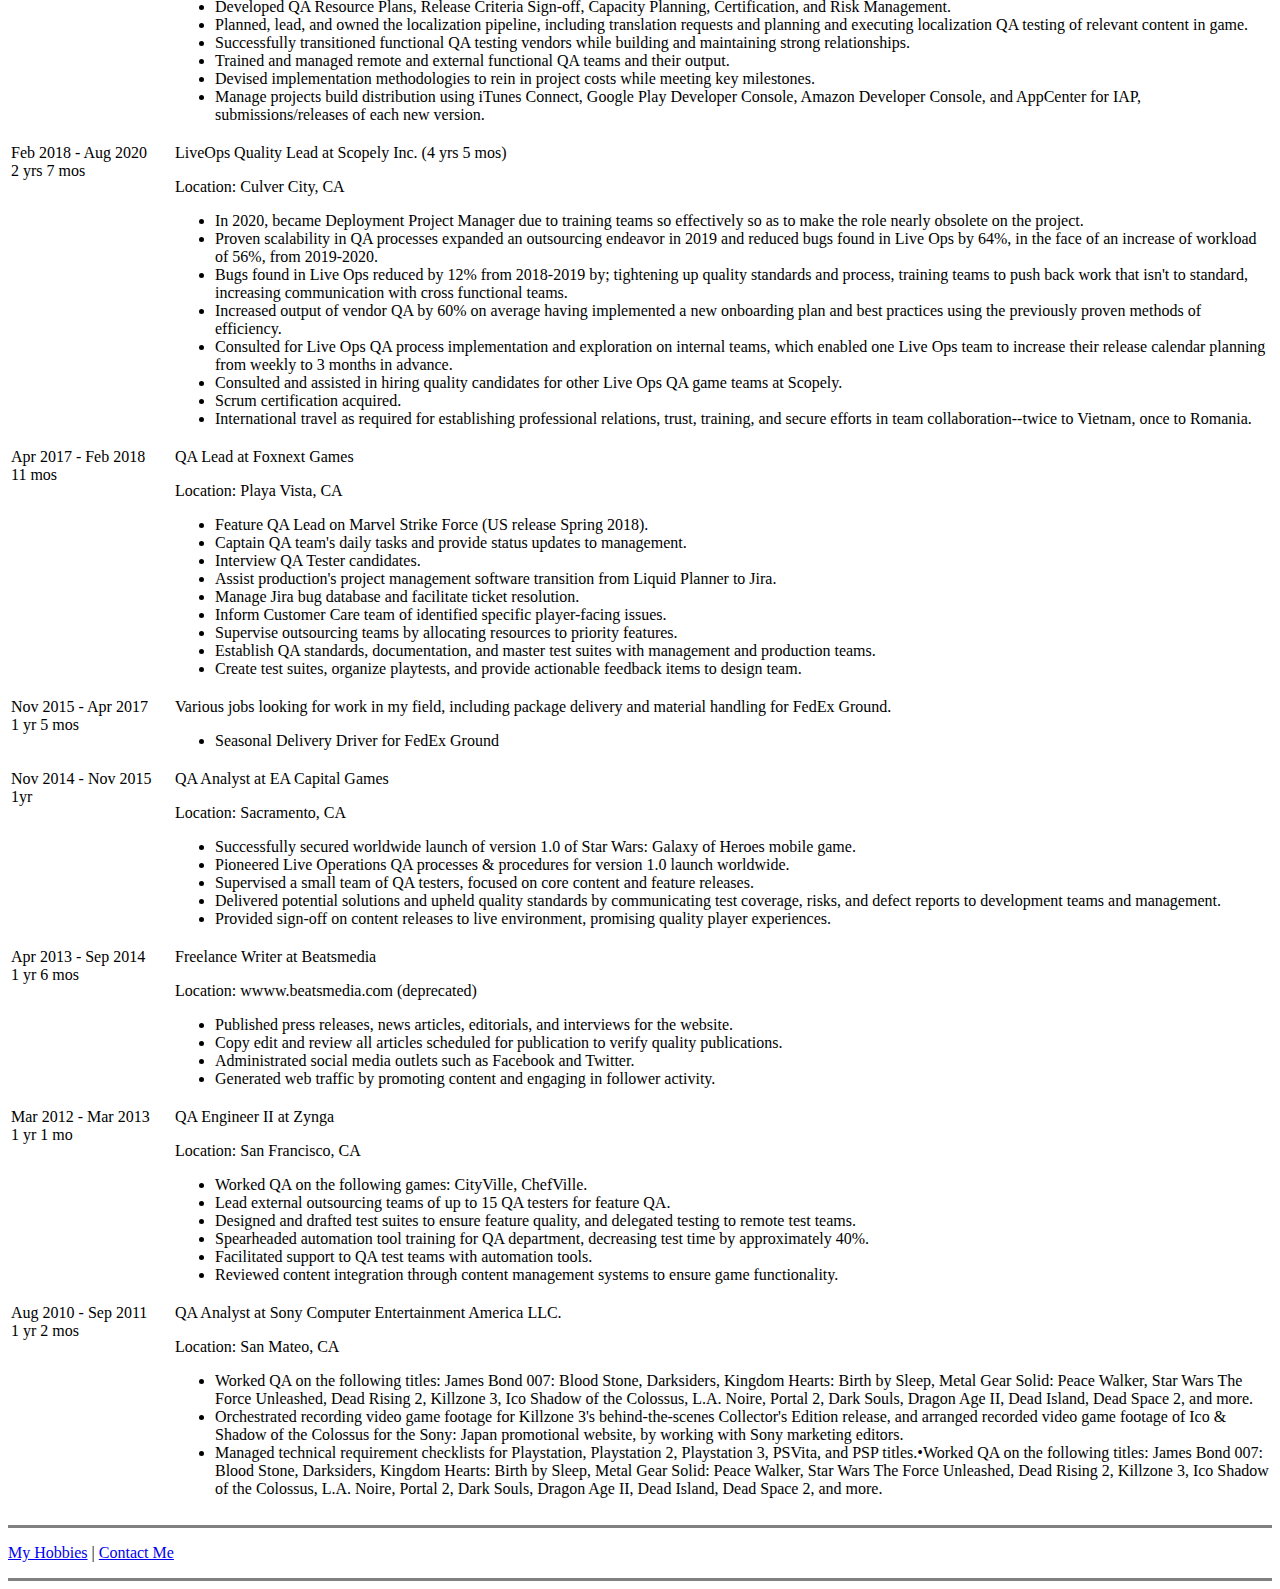
==== commit 28952bdf: "Update index.html" ====
--- a/index.html
+++ b/index.html
@@ -139,7 +139,7 @@
         <table><!--Table for Experience. Years + Descriptions-->
             <th>
                 <tr>
-                    <th>Dates</th>
+                    <th width="160">Dates</th>
                     <th>Work</th>
                 </tr>
             </th>
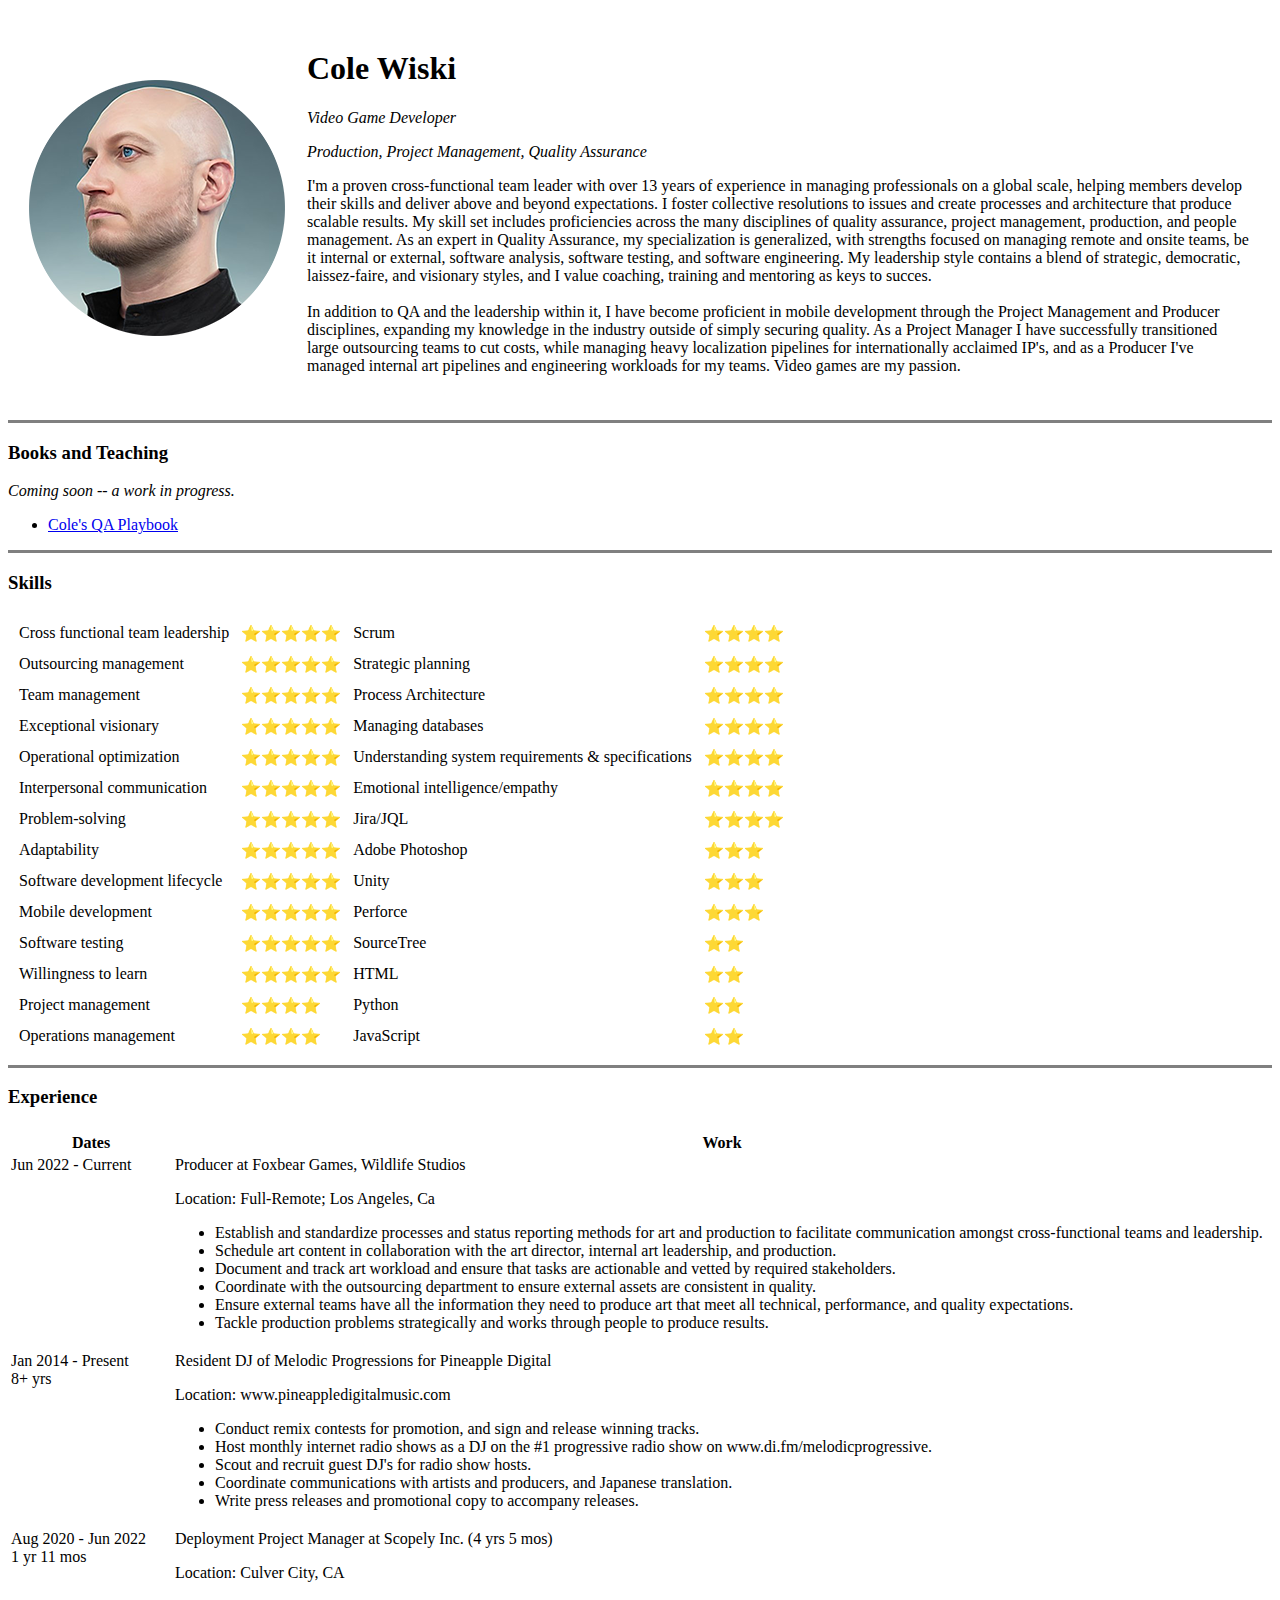
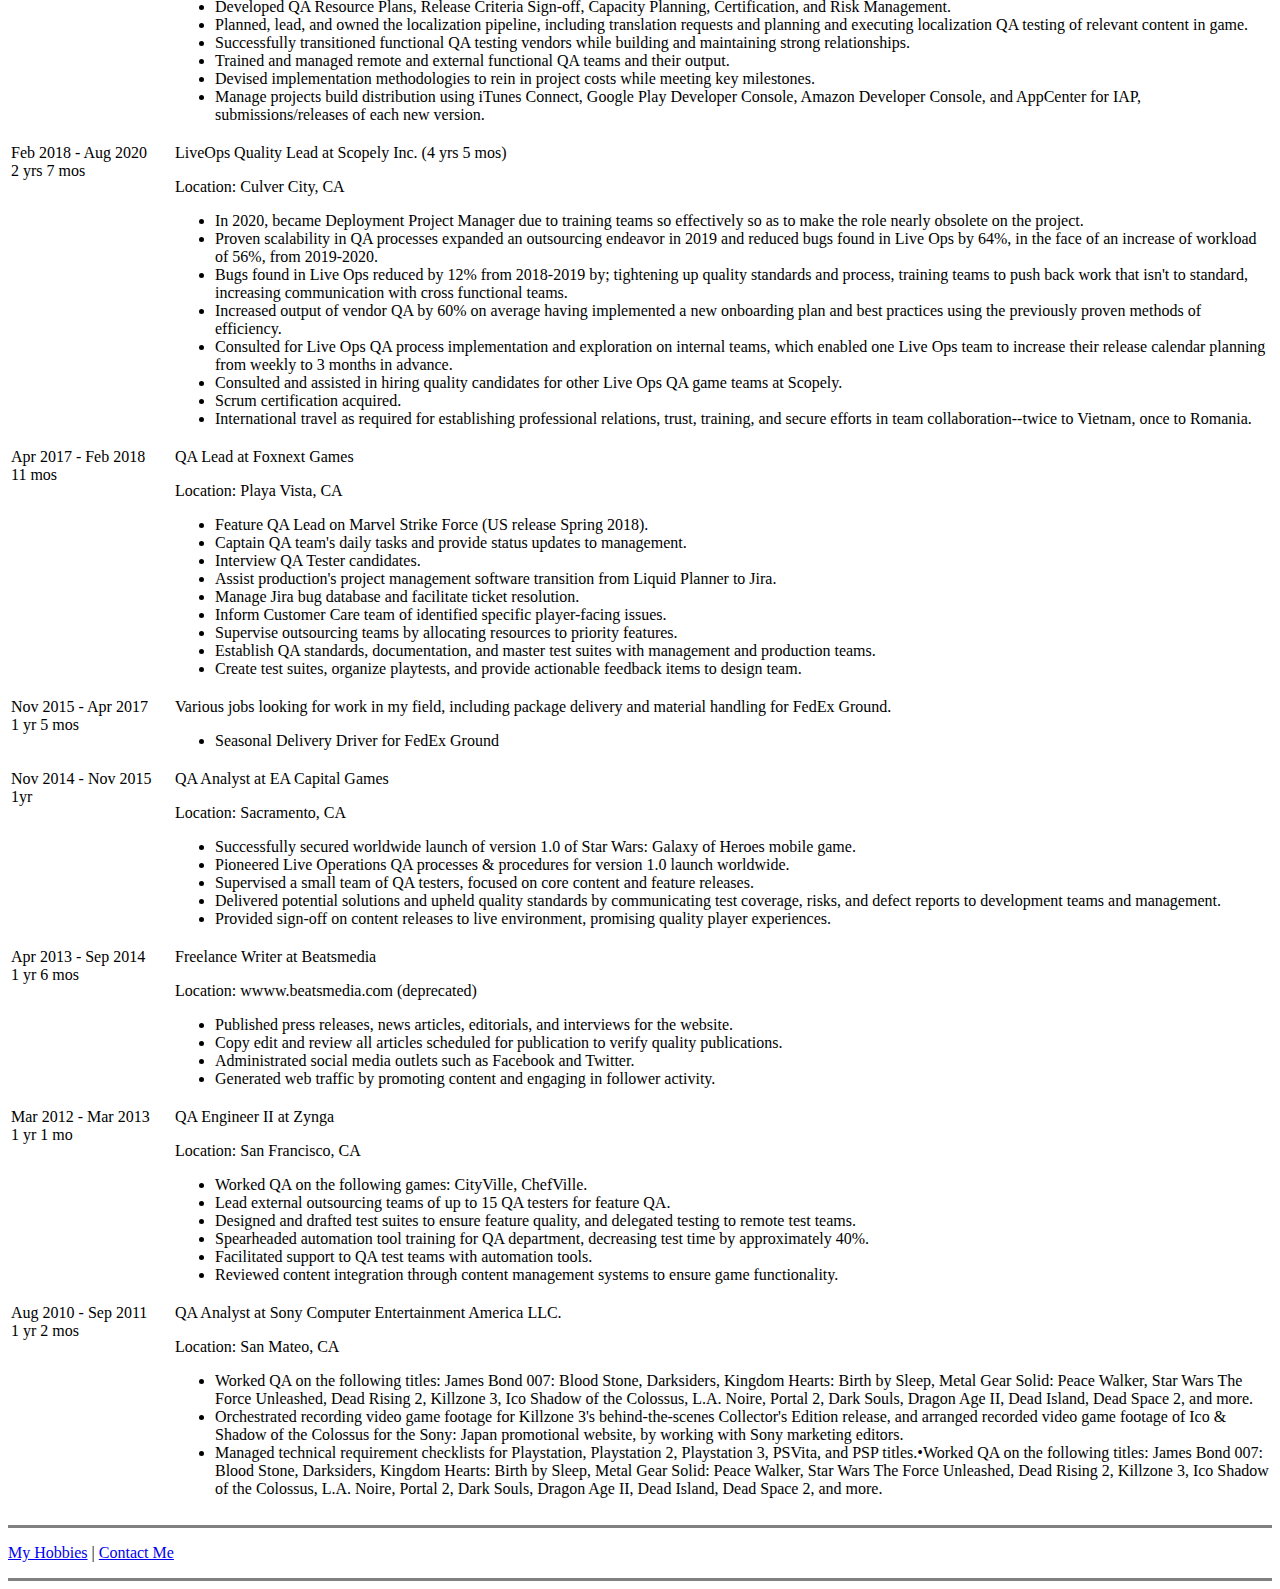
==== commit 17f53396: "Update index.html" ====
--- a/index.html
+++ b/index.html
@@ -17,7 +17,7 @@
                     <em>Video Game Developer</em>
                 </p>
                 <p>
-                    <em>Production, Project Management, Quality Assistance</em>
+                    <em>Production, Project Management, Quality Assurance</em>
                 </p>
                 <p>
                     I'm a proven cross-functional team leader with over 13 years of experience in managing professionals on a global scale, helping members develop their skills and deliver above and beyond expectations. I foster collective resolutions to issues and create processes and architecture that produce scalable results. My skill set includes proficiencies across the many disciplines of quality assurance, project management, production, and people management. As an expert in Quality Assurance, my specialization is generalized, with strengths focused on managing remote and onsite teams, be it internal or external, software analysis, software testing, and software engineering. My leadership style contains a blend of strategic, democratic, laissez-faire, and visionary styles, and I value coaching, training and mentoring as keys to succes.
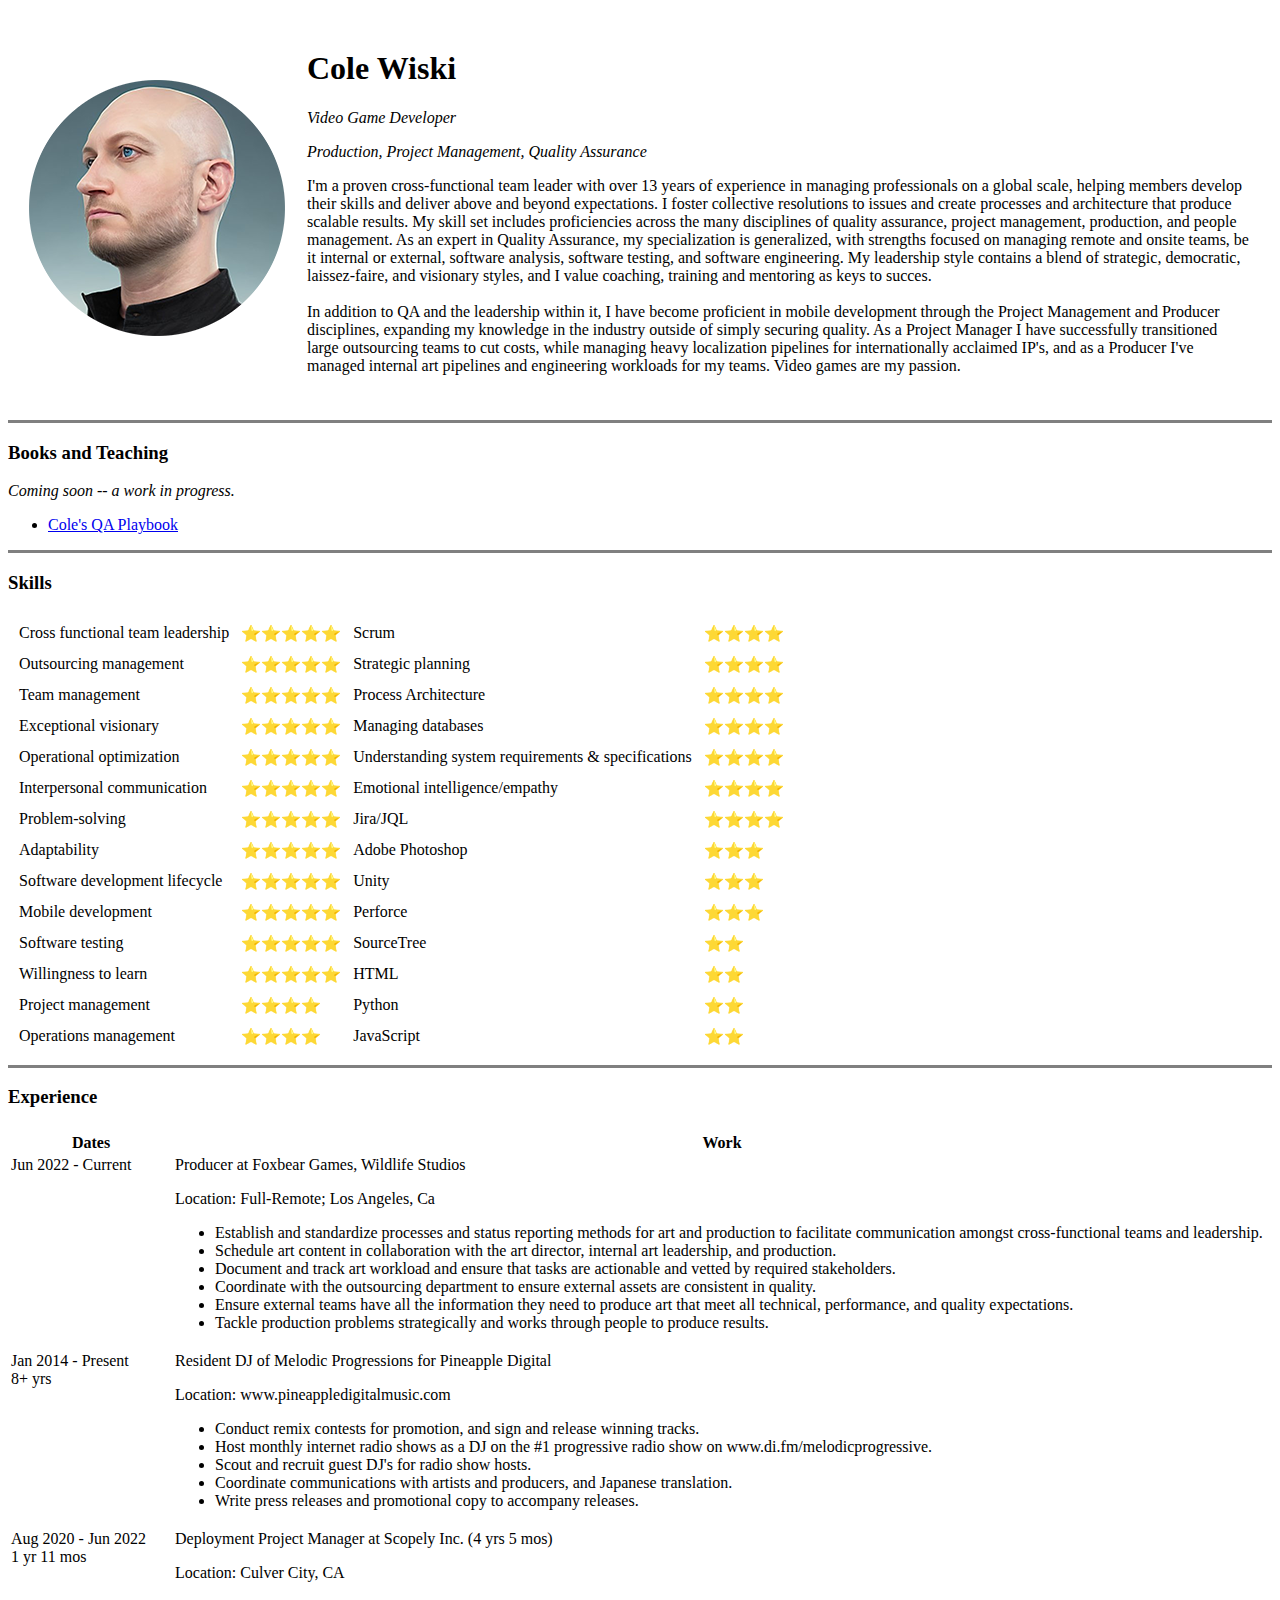
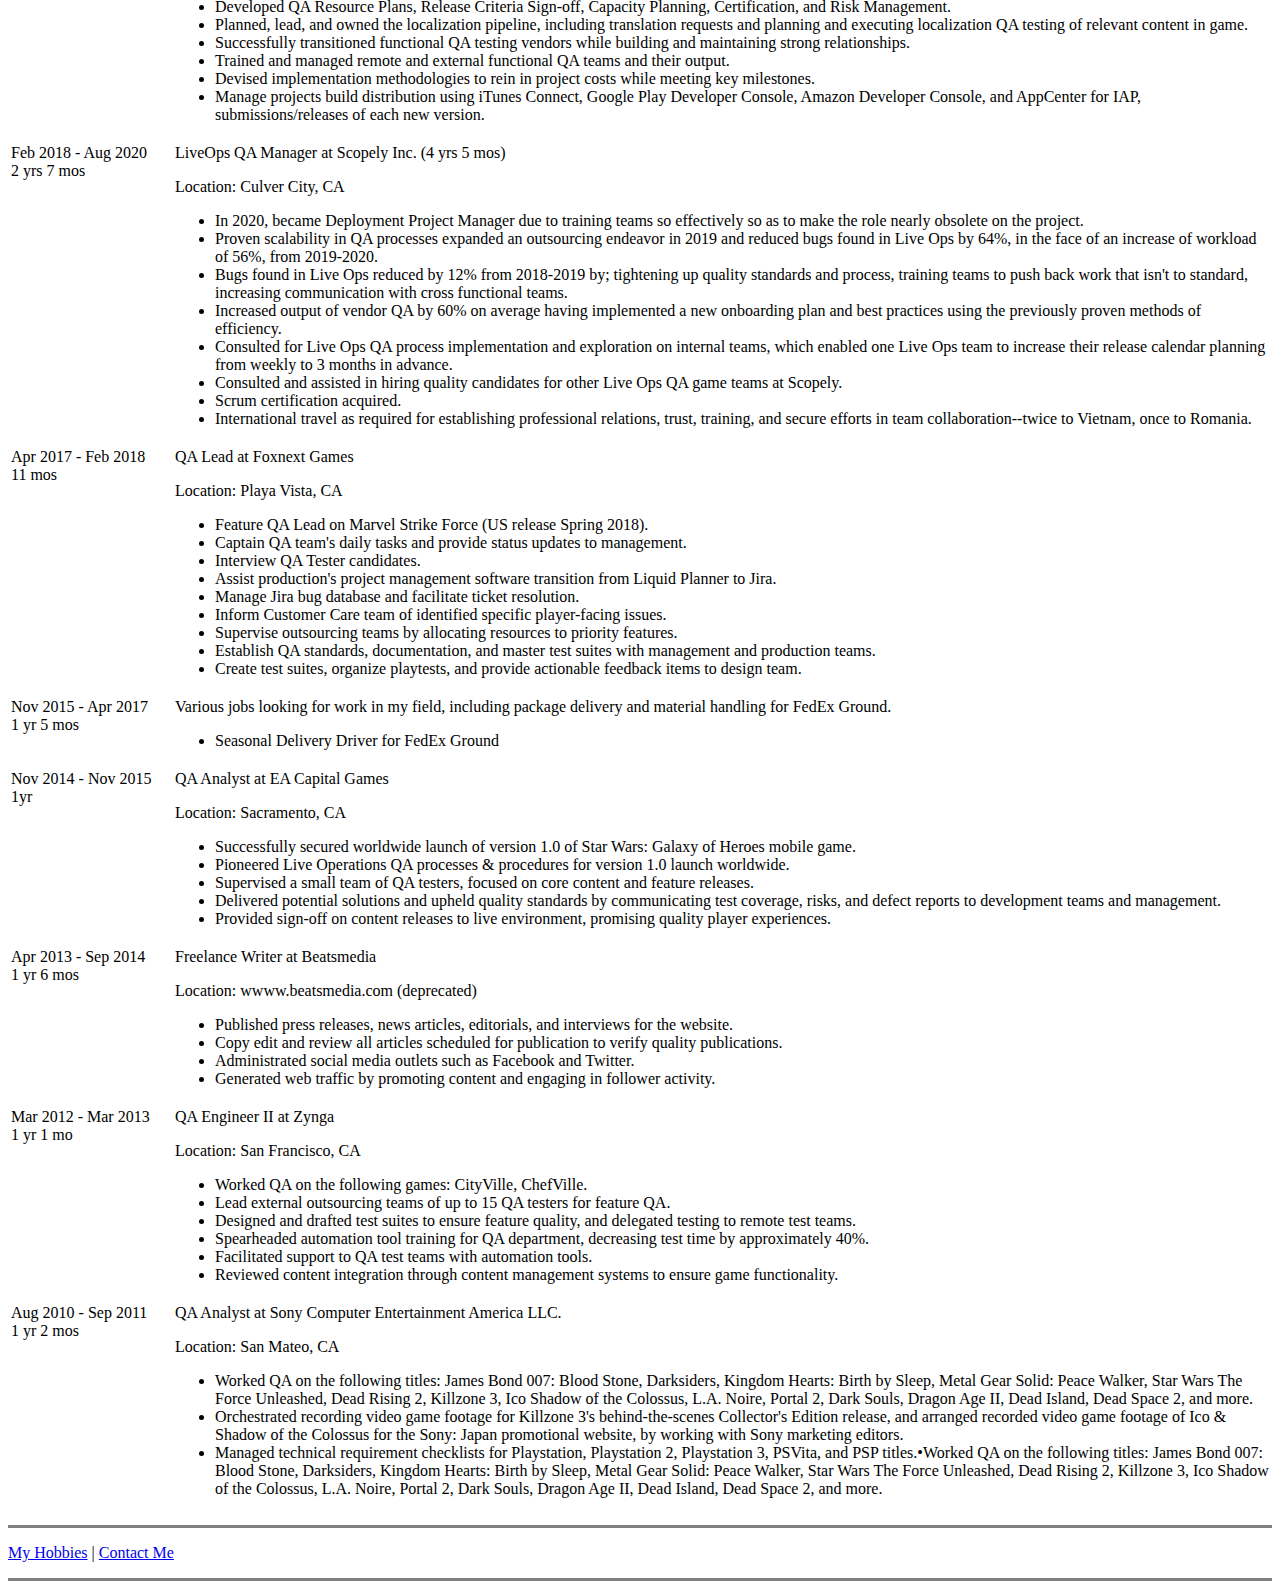
==== commit 00f3f535: "Update index.html" ====
--- a/index.html
+++ b/index.html
@@ -190,7 +190,7 @@
                 </tr>
                 <tr valign="top">
                     <td>Feb 2018 - Aug 2020<br>2 yrs 7 mos</td>
-                    <td>LiveOps Quality Lead at Scopely Inc. (4 yrs 5 mos)<br>
+                    <td>LiveOps QA Manager at Scopely Inc. (4 yrs 5 mos)<br>
                         <p>Location: Culver City, CA
                             <ul>
                                 <li>In 2020, became Deployment Project Manager due to training teams so effectively so as to make the role nearly obsolete on the project.</li>
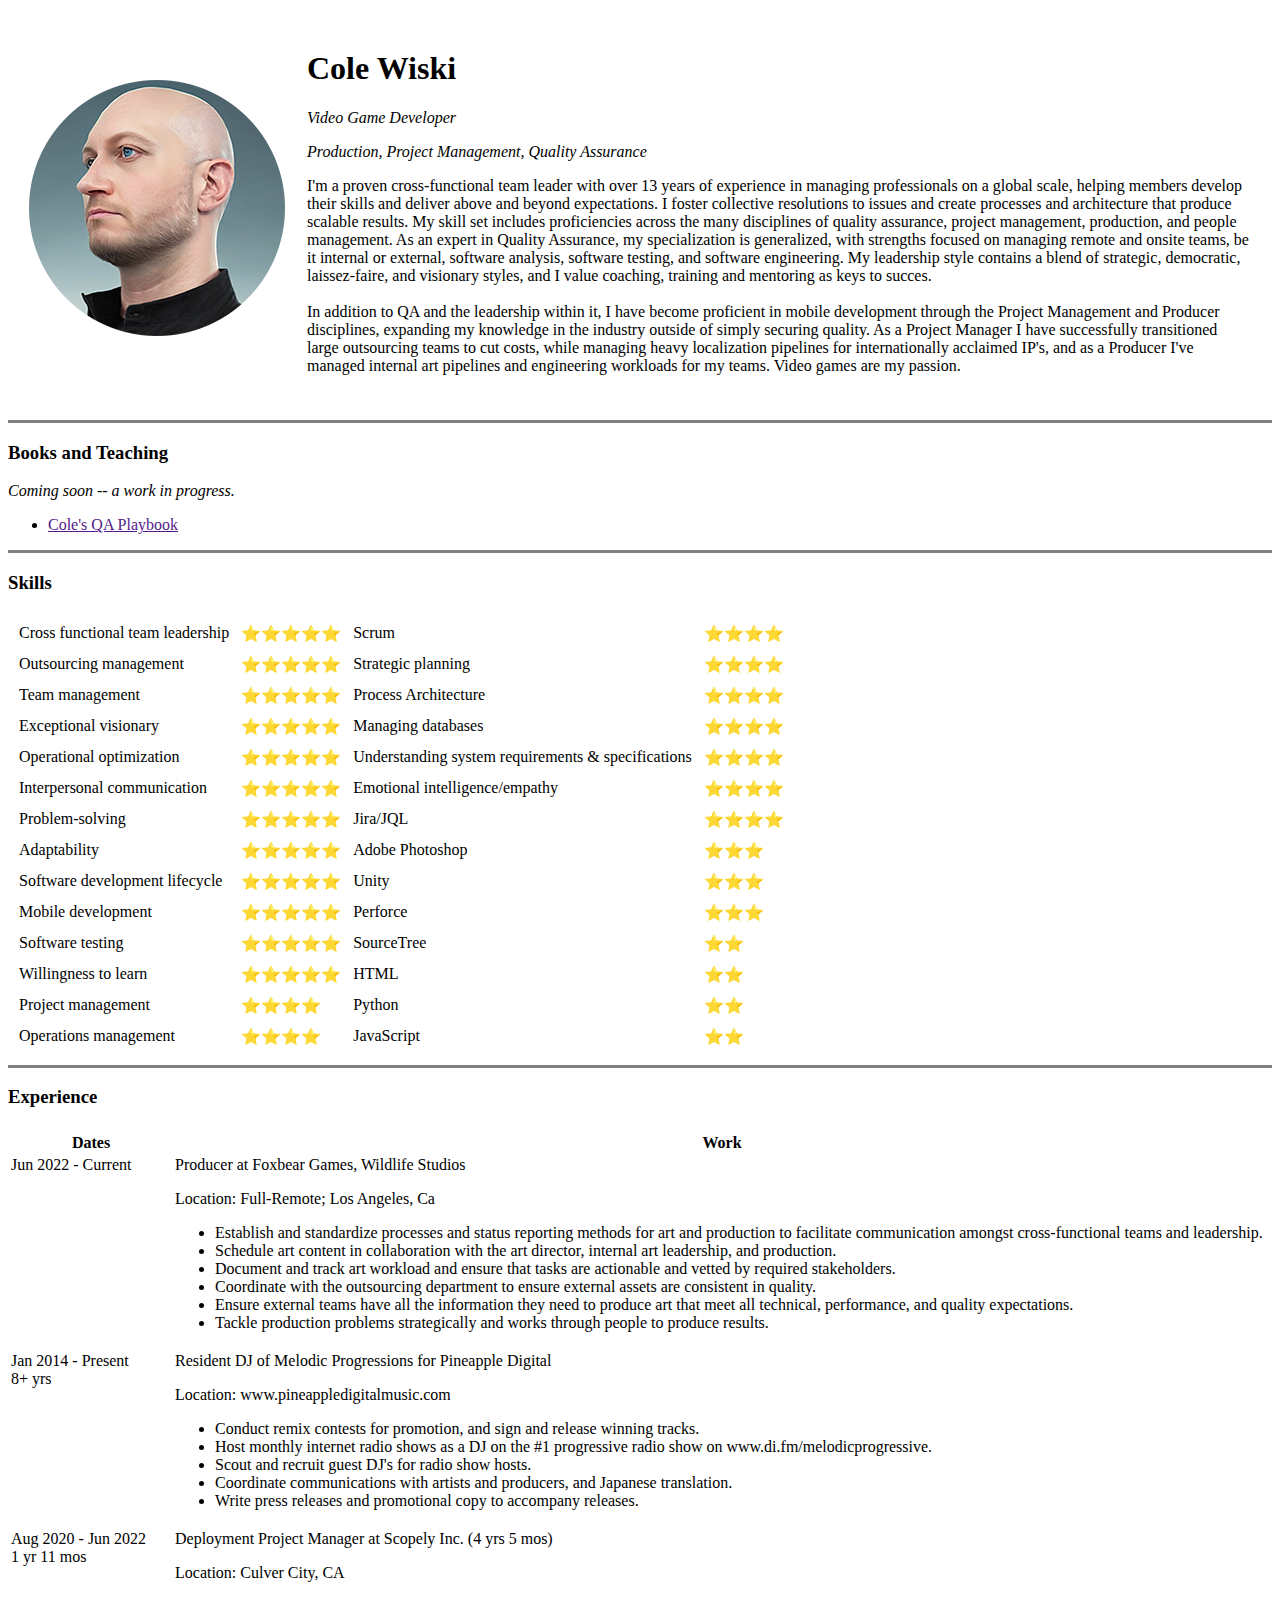
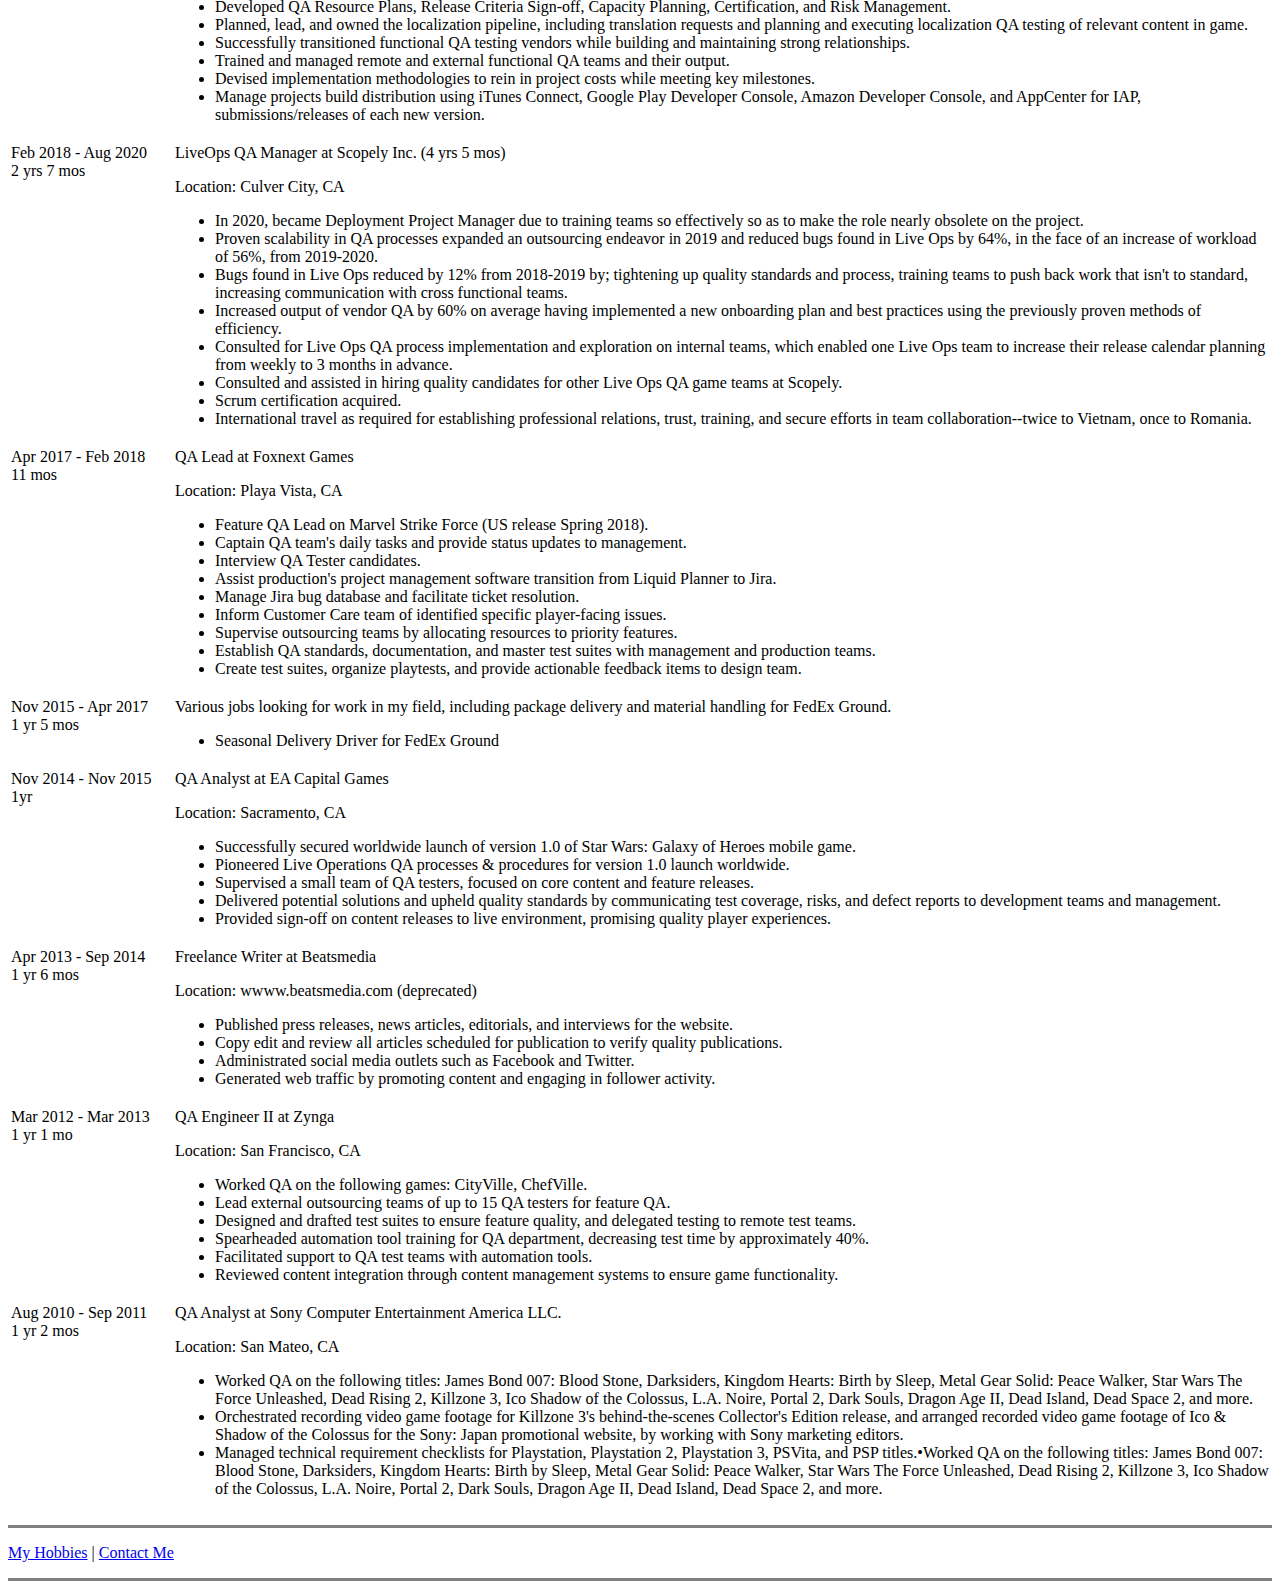
==== commit 3968110f: "Update index.html" ====
--- a/index.html
+++ b/index.html
@@ -36,7 +36,7 @@
             <em>Coming soon -- a work in progress.</em>
         </p>
         <ul>
-            <li><a href="qa-playbook.html">Cole's QA Playbook</a></li>
+            <li><a href="">Cole's QA Playbook</a></li><!--qa-playbook.html-->
         </ul>
 
         <hr size="3" noshade>
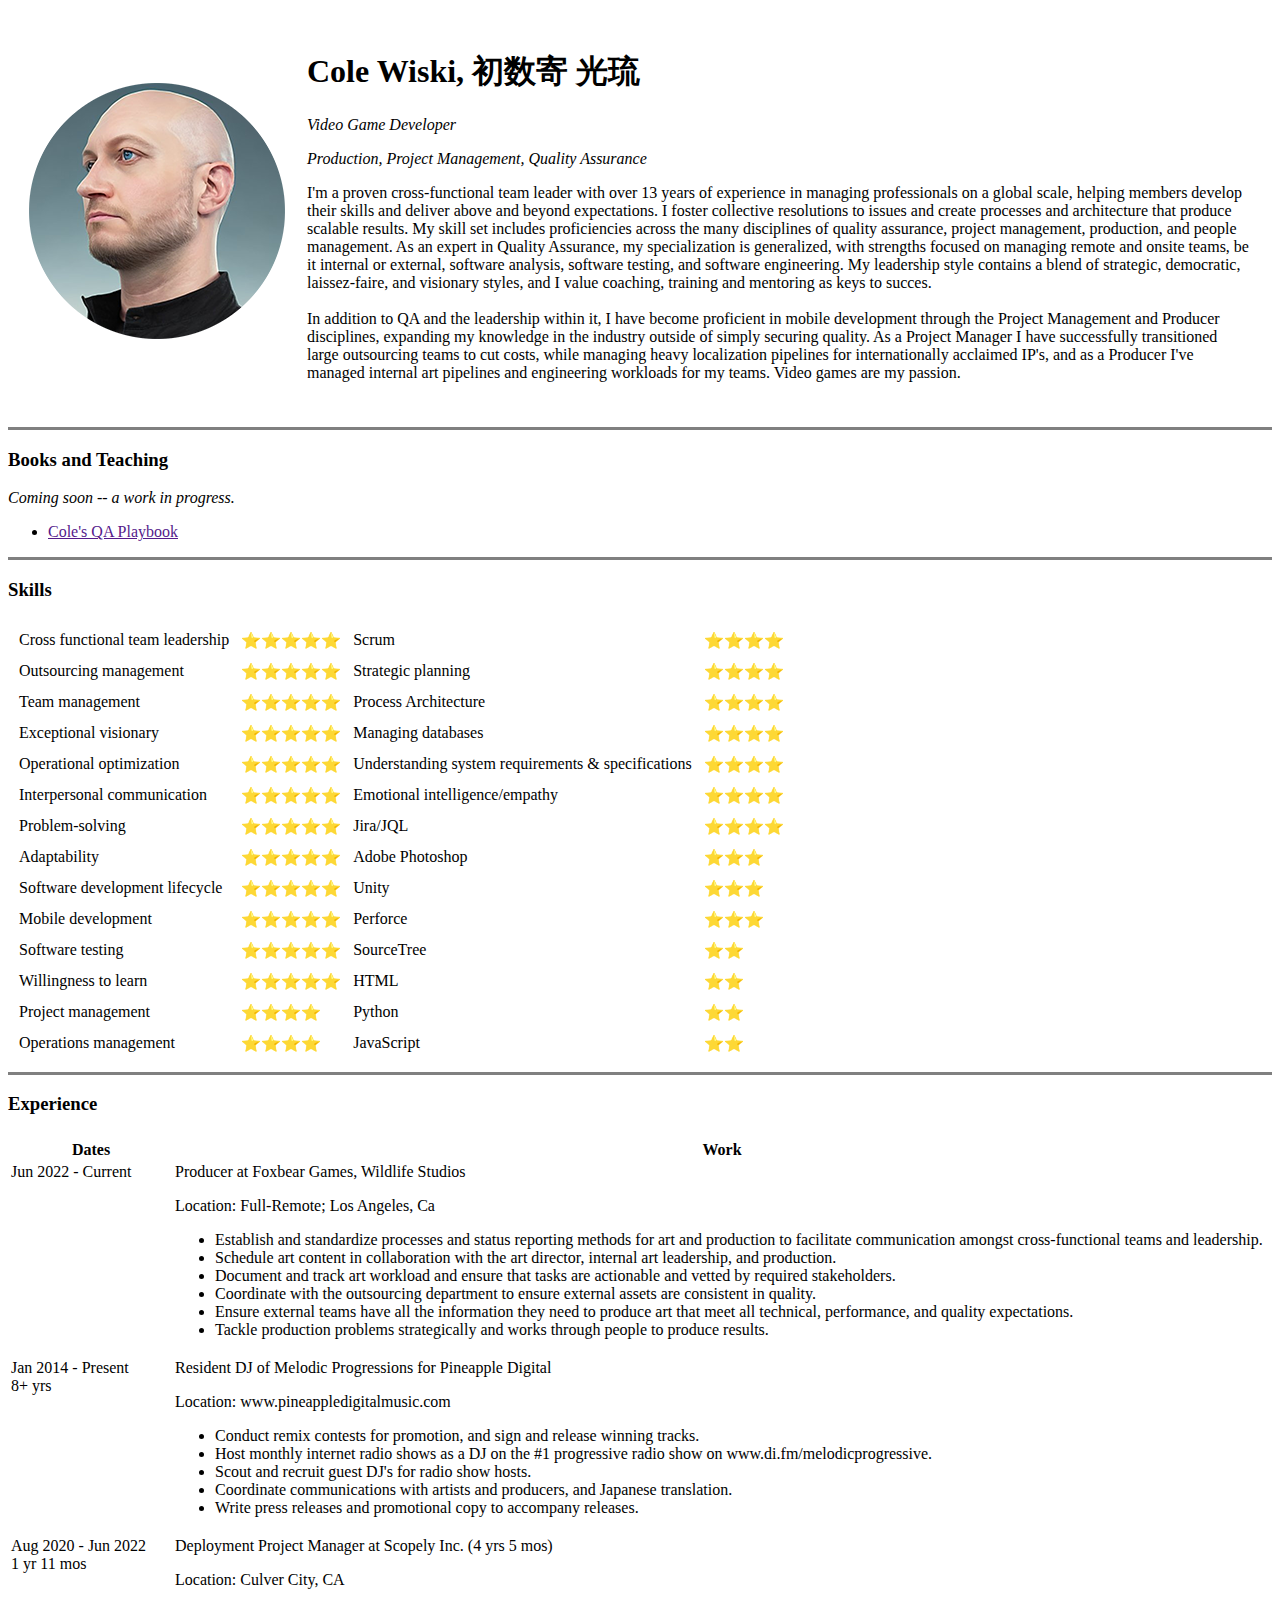
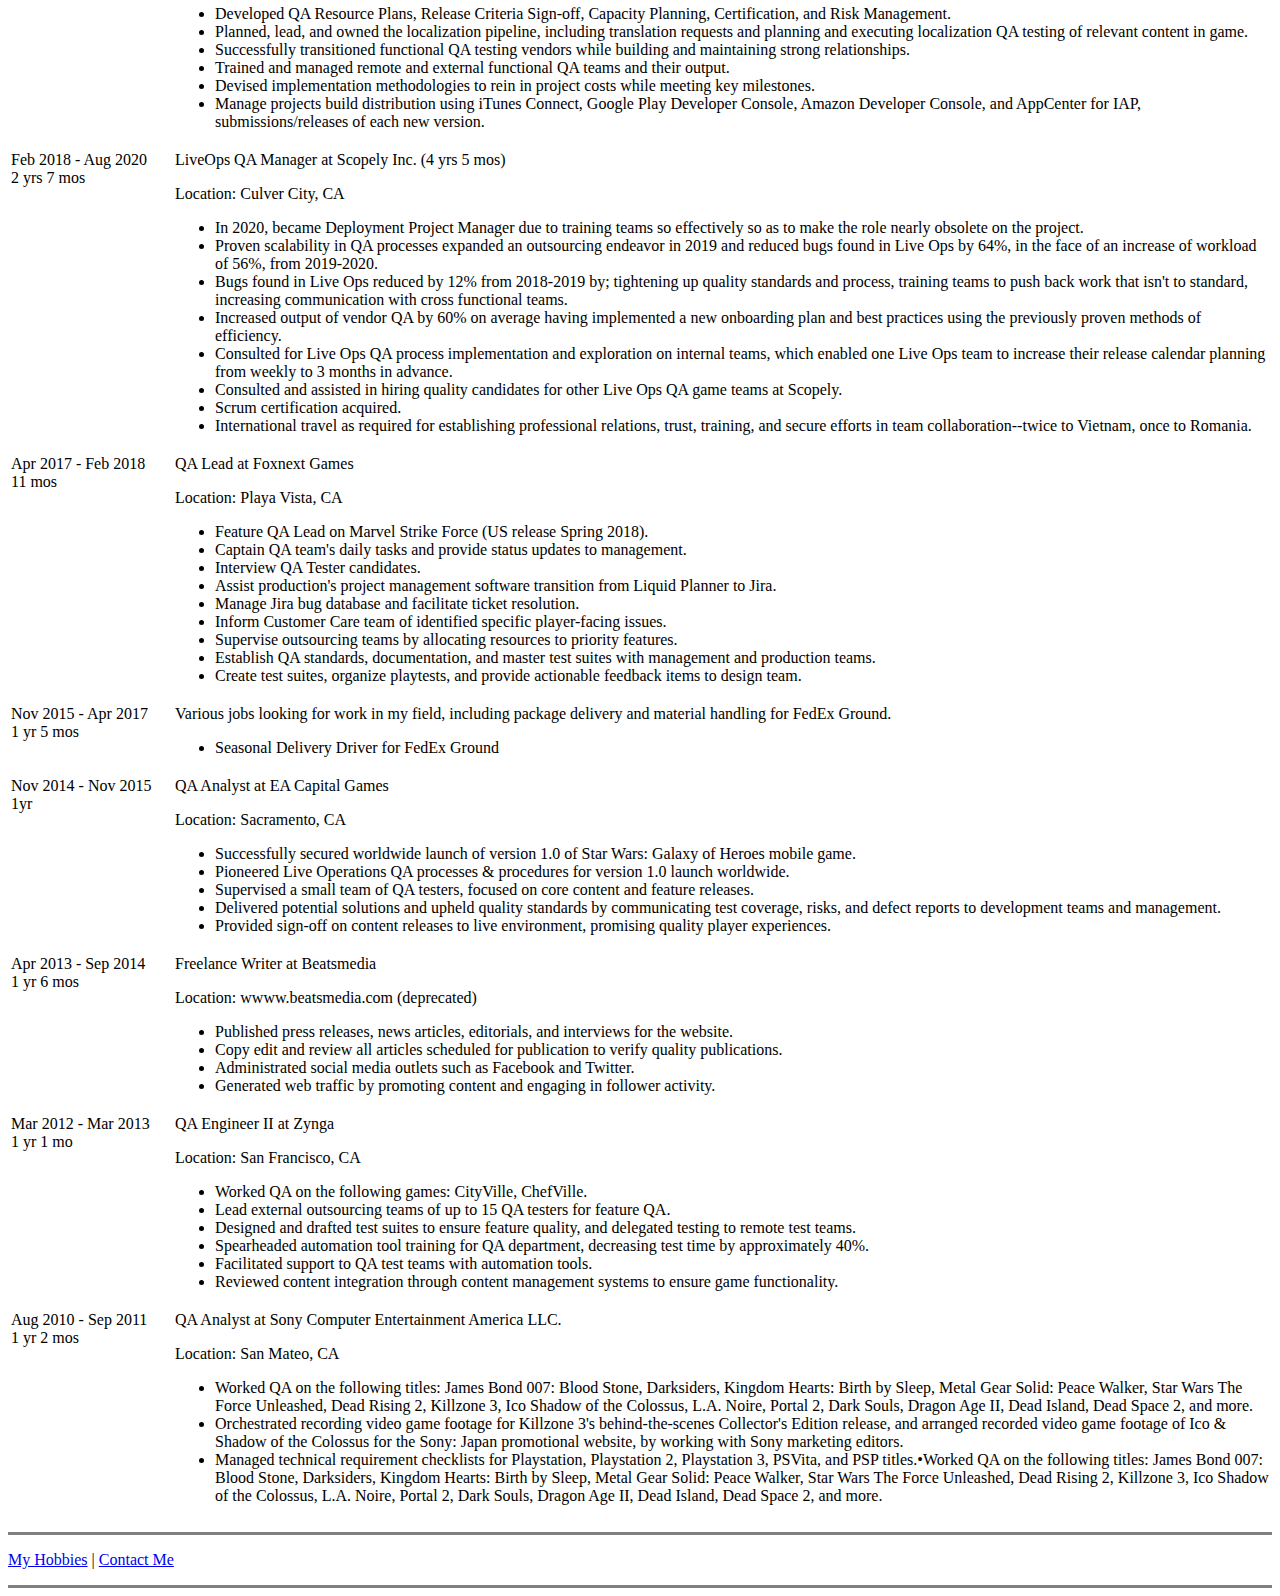
==== commit 284c1ee6: "Update index.html" ====
--- a/index.html
+++ b/index.html
@@ -12,7 +12,7 @@
         <table cellspacing="20">
             <tr>
                 <td><img src="images/Cole%20Wiski%20profile%20circle%201%20256.png?raw=true" alt="Cole Profile Picture"></td>
-                <td><h1>Cole Wiski</h1>
+                <td><h1>Cole Wiski, 初数寄 光琉</h1>
                 <p>
                     <em>Video Game Developer</em>
                 </p>
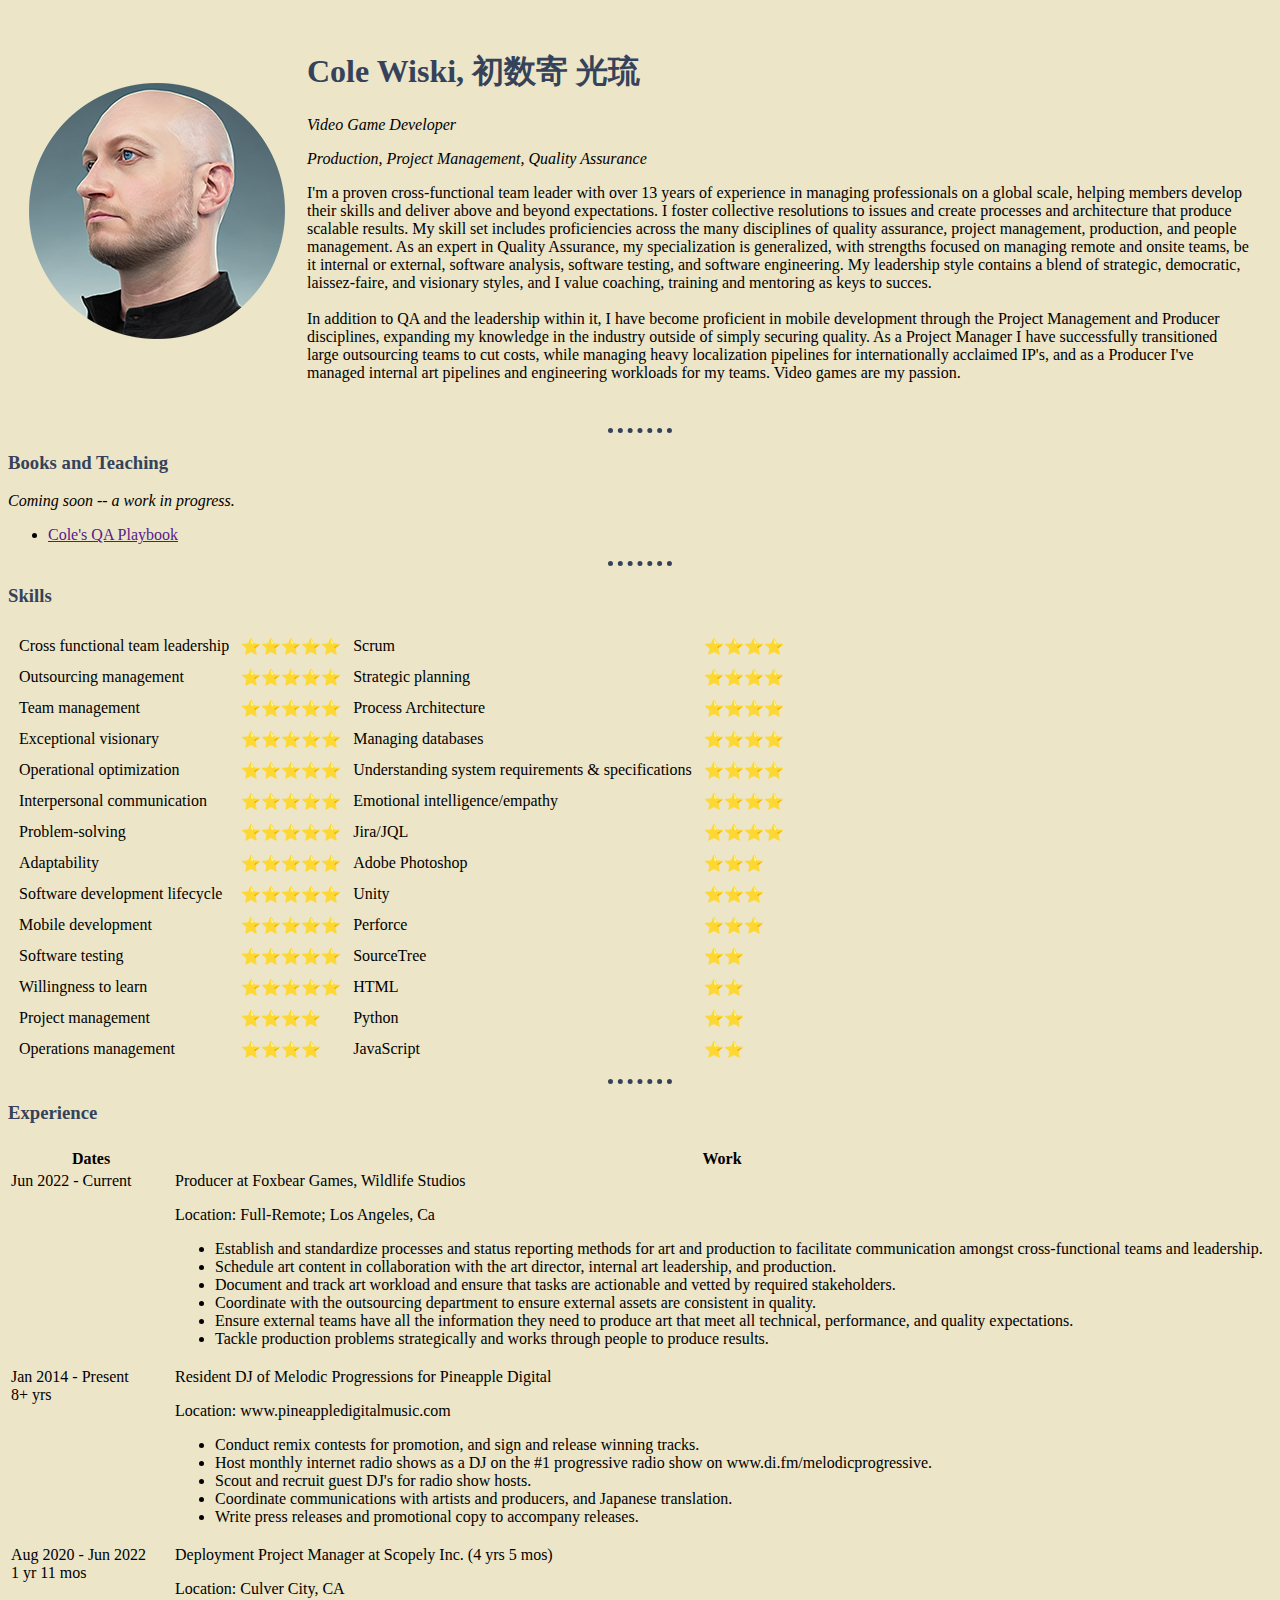
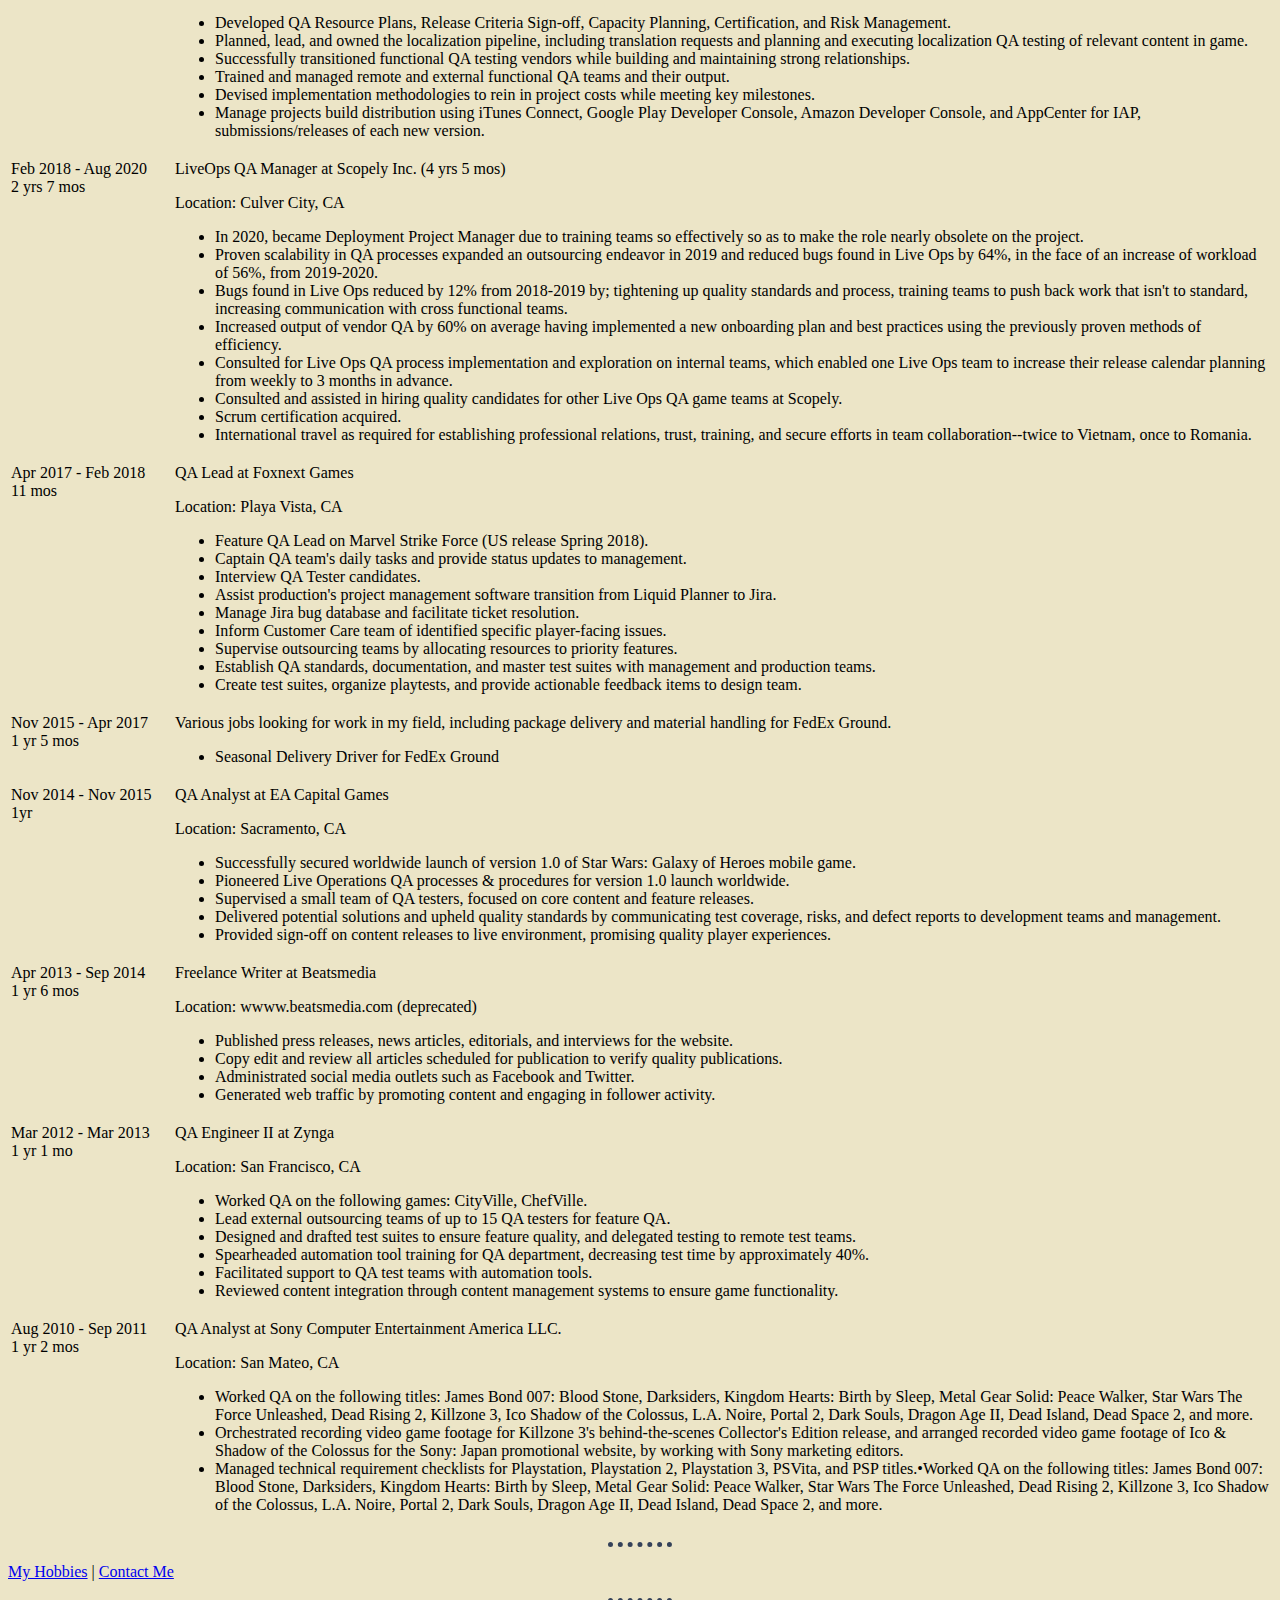
==== commit 763ce8f6: "Update index.html" ====
--- a/index.html
+++ b/index.html
@@ -6,6 +6,7 @@
         <meta http-equiv="X-UA-Compatible" content="IE=edge">
         <meta name="viewport" content="width=device-width, initial-scale=1.0">
         <title>Cole Wiski's Personal Site</title>
+        <link rel="stylesheet" href="css/styles.css">
     </head>
     
     <body>
--- a/css/styles.css
+++ b/css/styles.css
@@ -0,0 +1,30 @@
+/* Tag Selectors */
+body {
+    background-color:#ECE5C7;
+}
+
+hr {
+    background-color: #ECE5C7;
+    border-style: dotted none;
+    border-top-style: none;
+    border-color: #354259;
+    border-width: 5px;
+    width: 5%;
+}
+
+h1  {
+    color: #354259;
+}
+
+h3 {
+    color: #354259;
+}
+
+.img:hover {
+    background-color: #8B7E74;
+}
+
+/* Class Selectors */
+.personalpic {
+    background-color:#ECE5C7;
+}